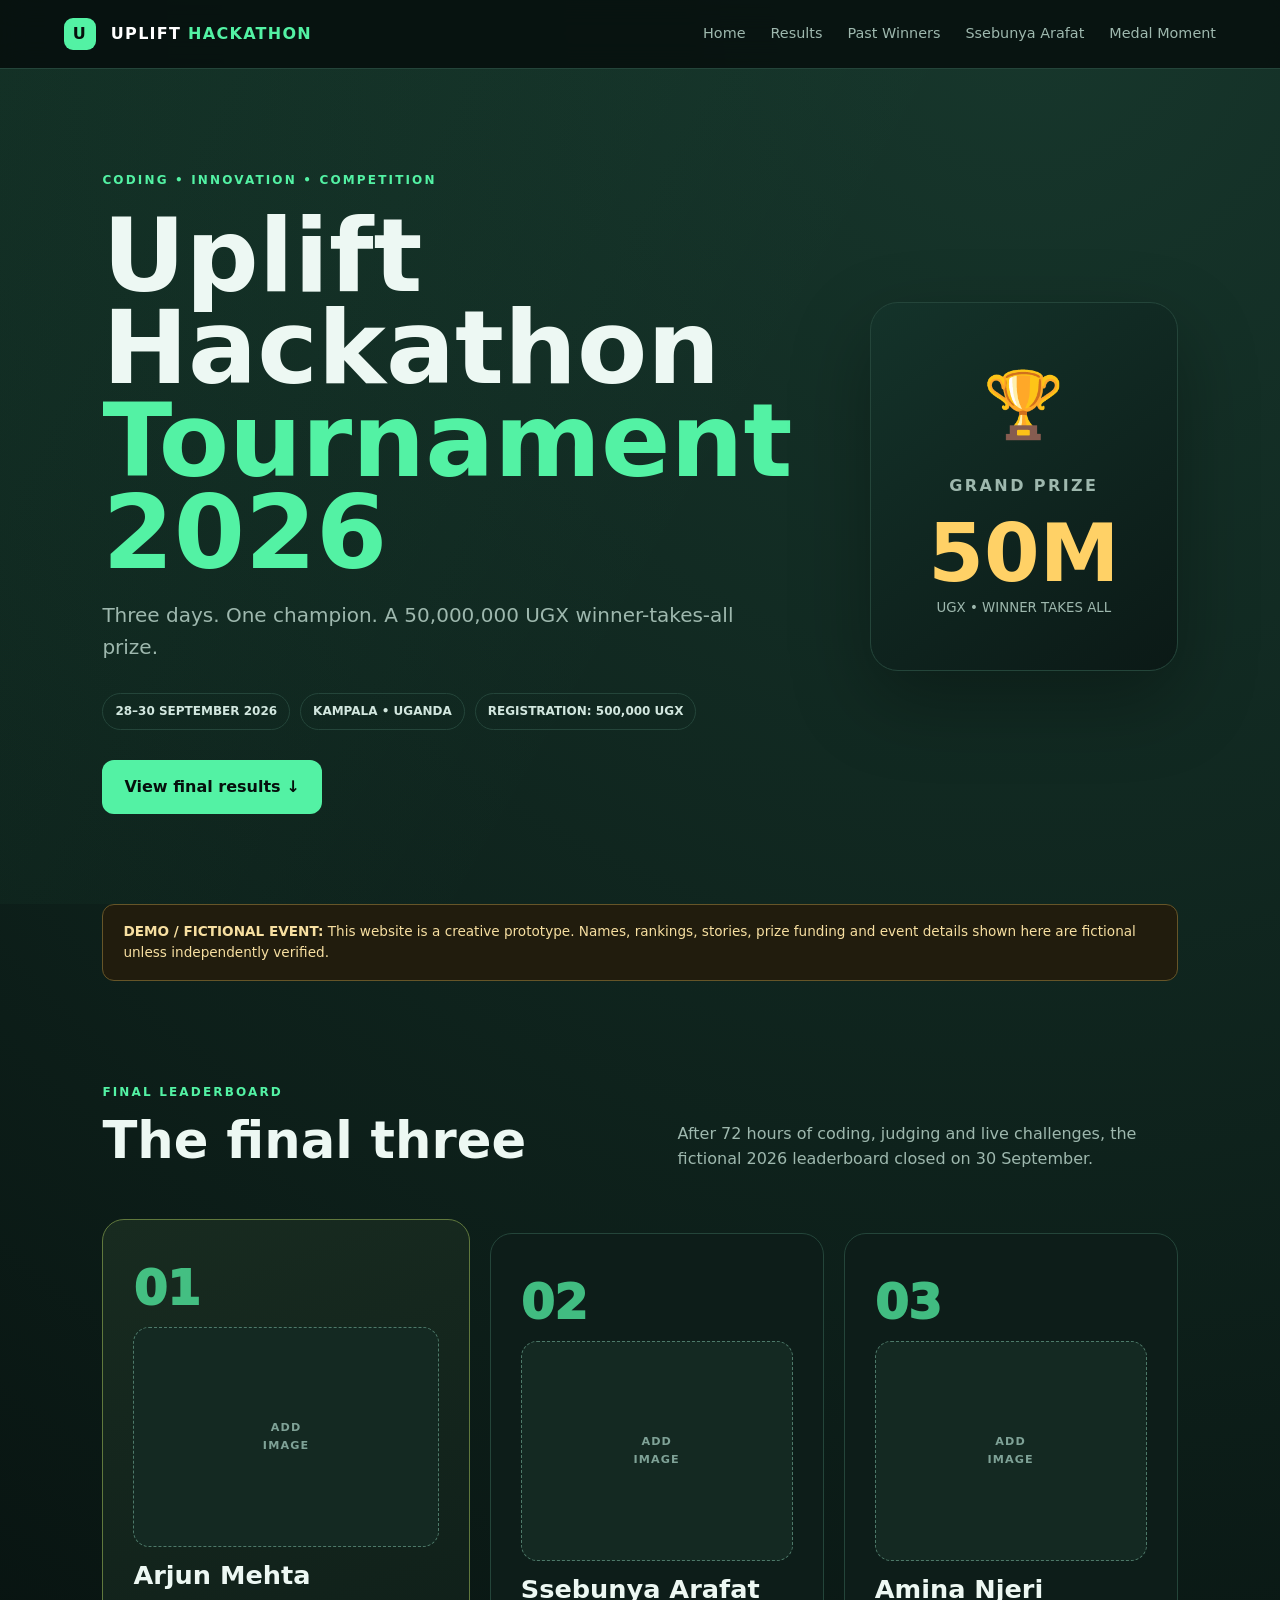
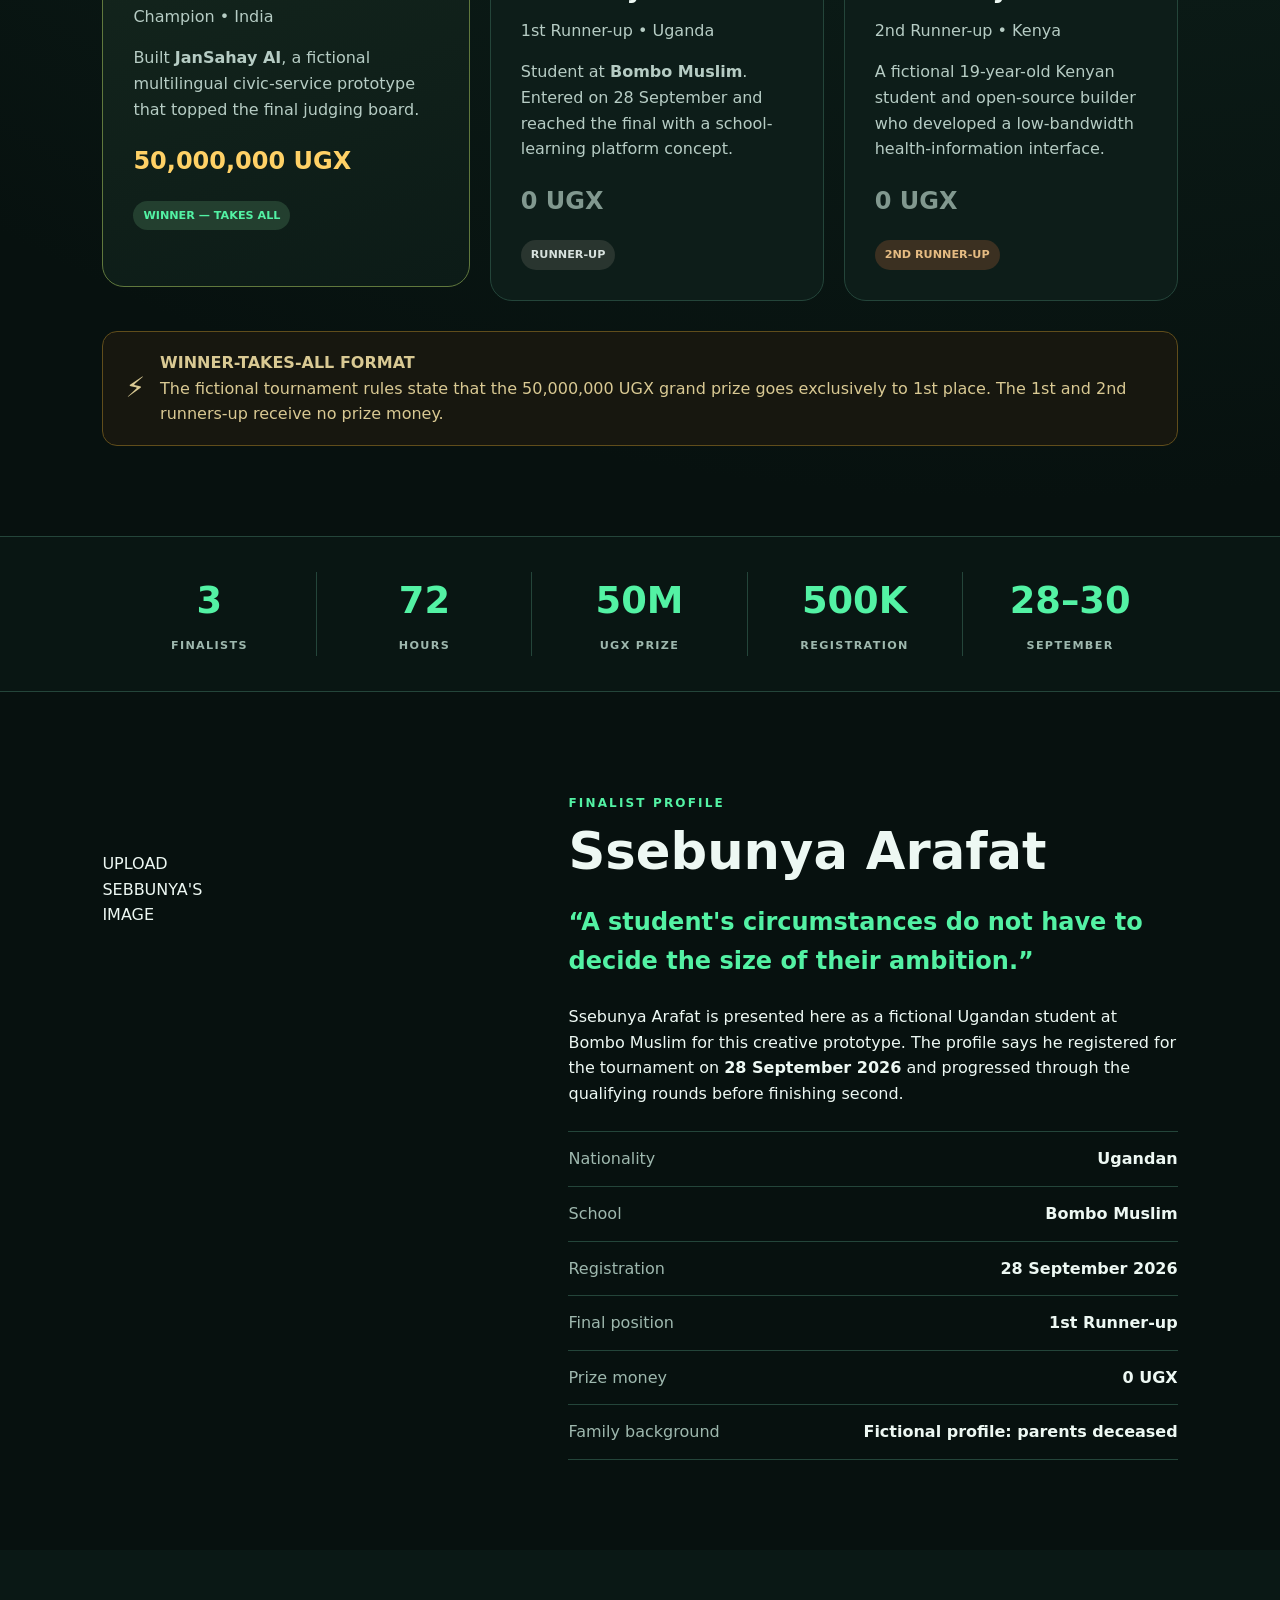
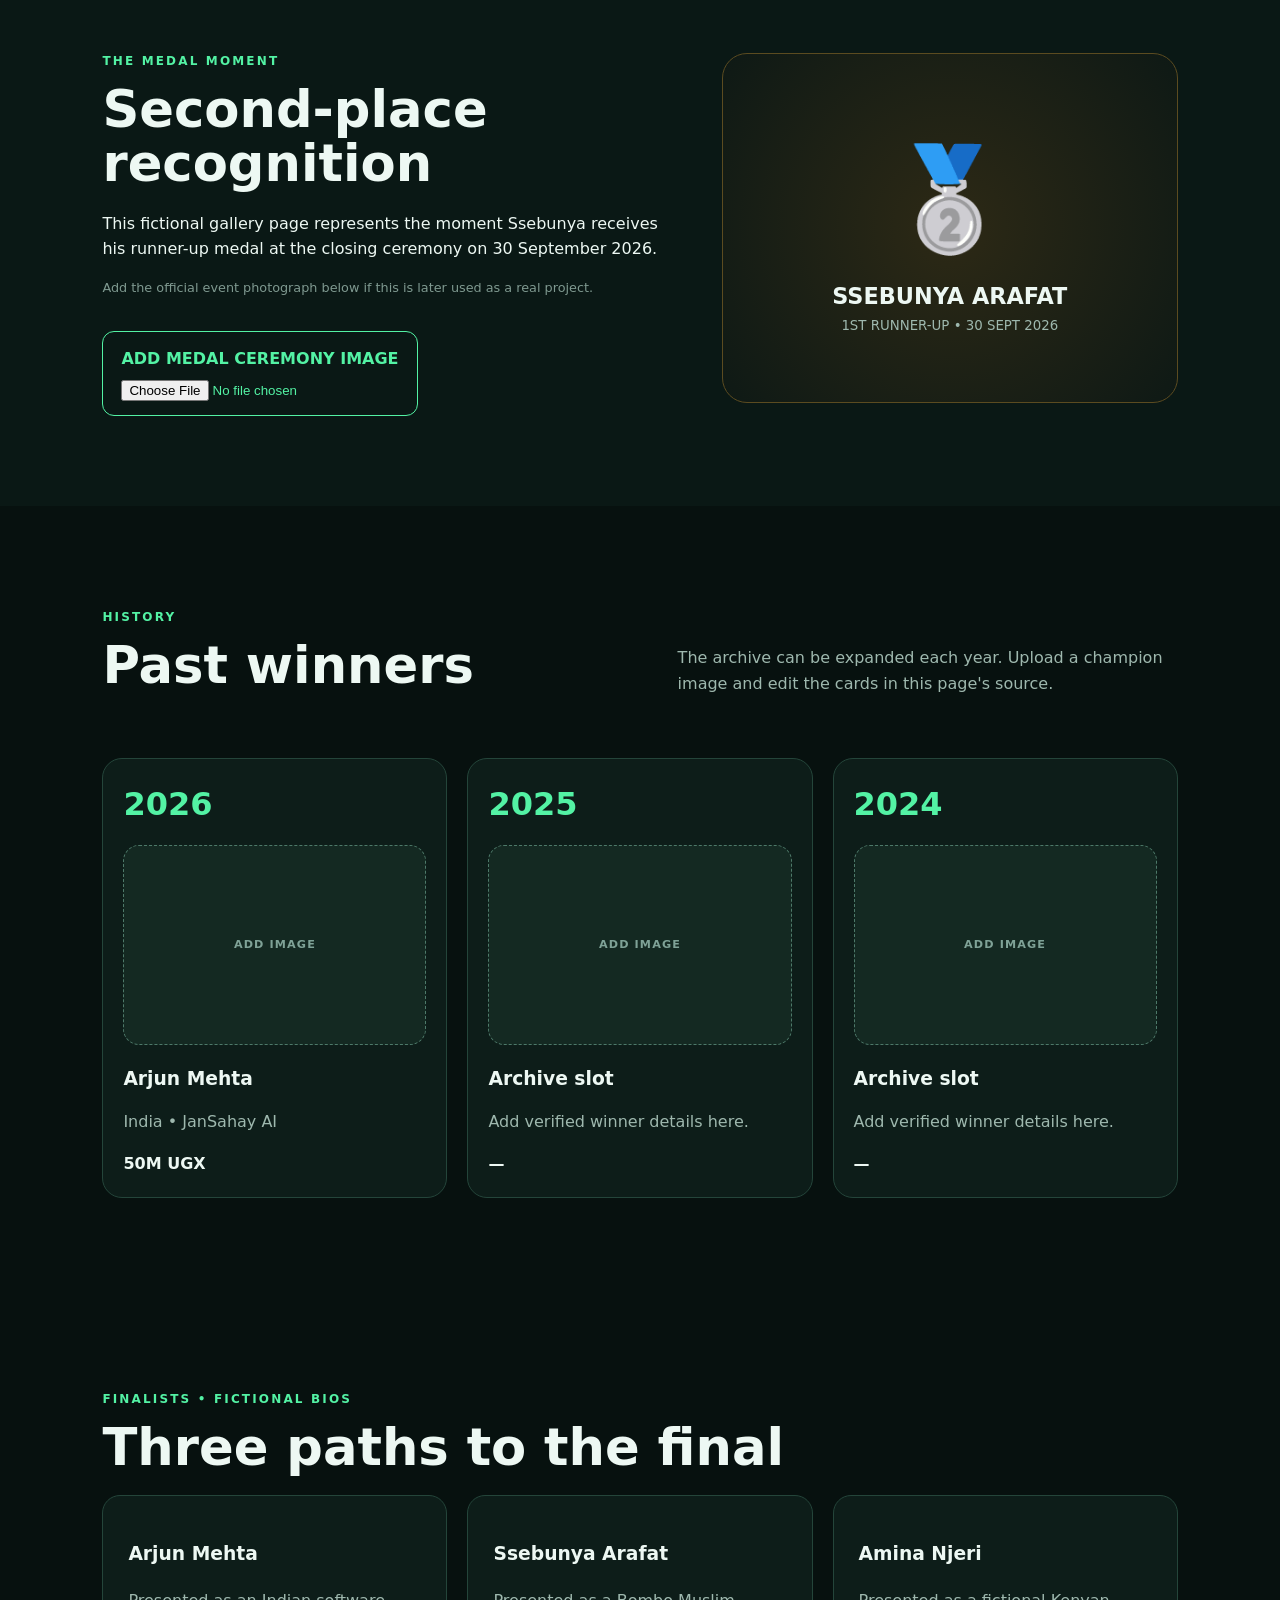
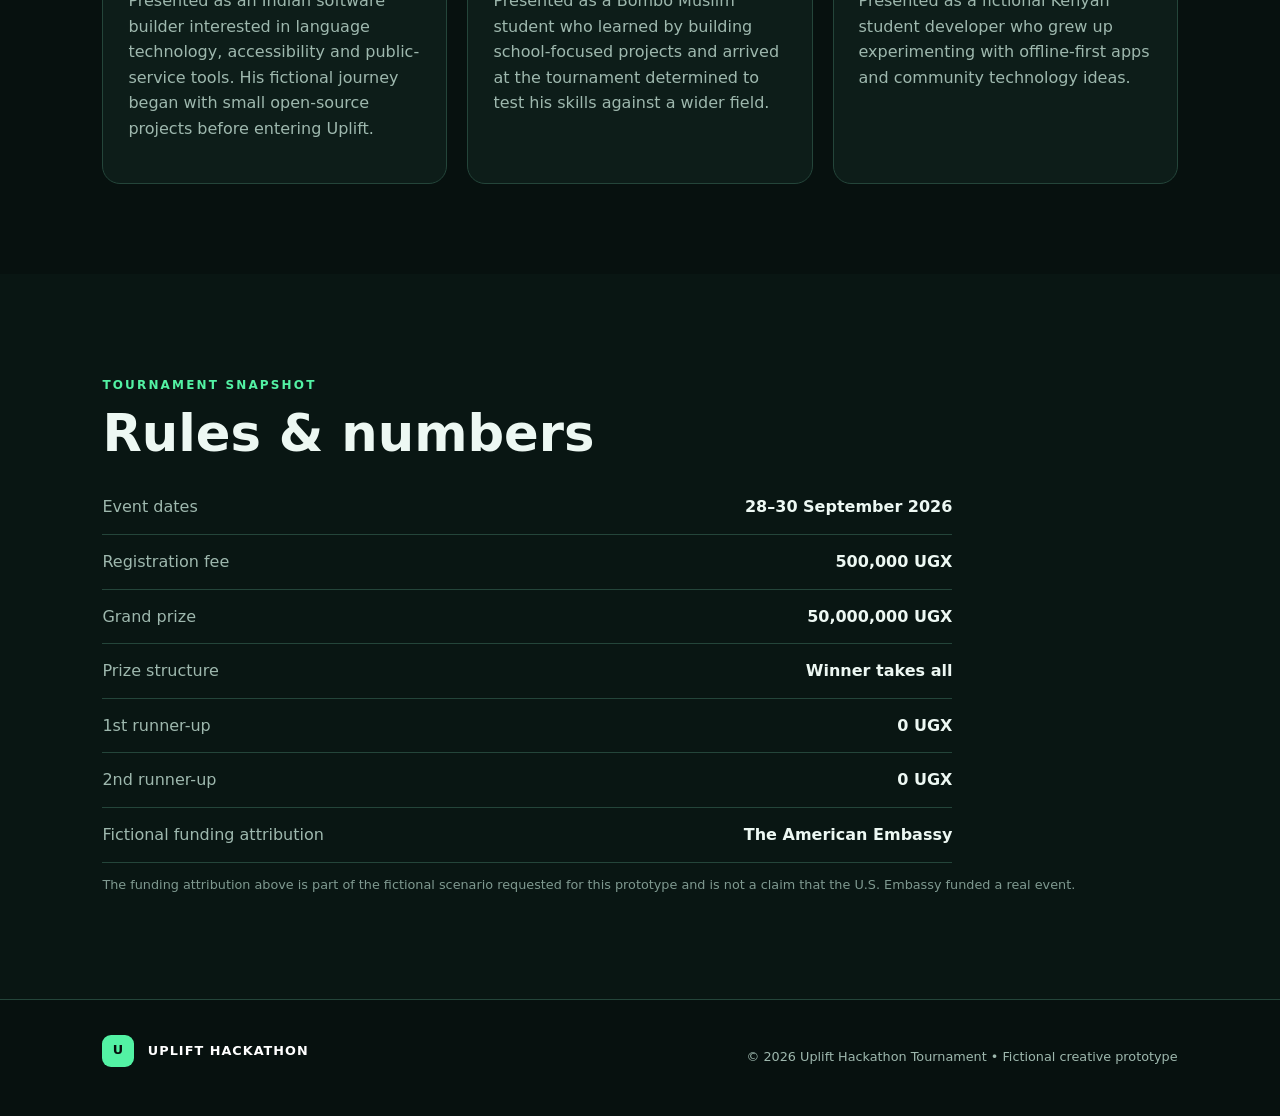
==== index.html @ f465b5f0 "Add files via upload" ====
<!DOCTYPE html>
<html lang="en">
<head>
  <meta charset="UTF-8">
  <meta name="viewport" content="width=device-width, initial-scale=1.0">
  <title>Uplift Hackathon Tournament | 28–30 September 2026</title>
  <meta name="description" content="Uplift Hackathon Tournament — a fictional showcase website for a coding tournament held 28–30 September 2026, featuring winners, finalists, statistics and the grand prize.">
  <meta name="robots" content="index, follow">
  <meta property="og:title" content="Uplift Hackathon Tournament 2026">
  <meta property="og:description" content="28–30 September 2026 • Coding, innovation and competition.">
  <meta property="og:type" content="website">
  <link rel="stylesheet" href="style.css">
</head>
<body>
<header class="nav">
  <a class="brand" href="#home"><span class="brand-mark">U</span> UPLIFT <b>HACKATHON</b></a>
  <button class="menu" aria-label="Open menu">☰</button>
  <nav>
    <a href="#home">Home</a>
    <a href="#results">Results</a>
    <a href="#past">Past Winners</a>
    <a href="#ssebunya">Ssebunya Arafat</a>
    <a href="#medal">Medal Moment</a>
  </nav>
</header>

<main id="home">
<section class="hero">
  <div class="hero-copy">
    <p class="eyebrow">CODING • INNOVATION • COMPETITION</p>
    <h1>Uplift Hackathon<br><span>Tournament 2026</span></h1>
    <p class="lead">Three days. One champion. A 50,000,000 UGX winner-takes-all prize.</p>
    <div class="hero-meta">
      <span>28–30 SEPTEMBER 2026</span><span>KAMPALA • UGANDA</span><span>REGISTRATION: 500,000 UGX</span>
    </div>
    <a class="btn" href="#results">View final results ↓</a>
  </div>
  <div class="hero-card">
    <div class="trophy">🏆</div>
    <p>GRAND PRIZE</p>
    <strong>50M</strong>
    <small>UGX • WINNER TAKES ALL</small>
  </div>
</section>

<section class="notice">
  <b>DEMO / FICTIONAL EVENT:</b> This website is a creative prototype. Names, rankings, stories, prize funding and event details shown here are fictional unless independently verified.
</section>

<section class="section" id="results">
  <div class="section-head">
    <div><p class="eyebrow">FINAL LEADERBOARD</p><h2>The final three</h2></div>
    <p>After 72 hours of coding, judging and live challenges, the fictional 2026 leaderboard closed on 30 September.</p>
  </div>
  <div class="podium">
    <article class="winner featured">
      <div class="rank">01</div>
      <div class="avatar upload-box" data-name="winner">
        <span>ADD<br>IMAGE</span>
        <input type="file" accept="image/*" onchange="previewImage(this)">
      </div>
      <h3>Arjun Mehta</h3>
      <p class="role">Champion • India</p>
      <p>Built <b>JanSahay AI</b>, a fictional multilingual civic-service prototype that topped the final judging board.</p>
      <div class="prize">50,000,000 UGX</div>
      <span class="badge">WINNER — TAKES ALL</span>
    </article>

    <article class="finalist">
      <div class="rank">02</div>
      <div class="avatar upload-box" data-name="ssebunya">
        <span>ADD<br>IMAGE</span>
        <input type="file" accept="image/*" onchange="previewImage(this)">
      </div>
      <h3>Ssebunya Arafat</h3>
      <p class="role">1st Runner-up • Uganda</p>
      <p>Student at <b>Bombo Muslim</b>. Entered on 28 September and reached the final with a school-learning platform concept.</p>
      <div class="prize muted">0 UGX</div>
      <span class="badge silver">RUNNER-UP</span>
    </article>

    <article class="finalist">
      <div class="rank">03</div>
      <div class="avatar upload-box" data-name="third">
        <span>ADD<br>IMAGE</span>
        <input type="file" accept="image/*" onchange="previewImage(this)">
      </div>
      <h3>Amina Njeri</h3>
      <p class="role">2nd Runner-up • Kenya</p>
      <p>A fictional 19-year-old Kenyan student and open-source builder who developed a low-bandwidth health-information interface.</p>
      <div class="prize muted">0 UGX</div>
      <span class="badge bronze">2ND RUNNER-UP</span>
    </article>
  </div>
  <div class="winner-takes-all">
    <span>⚡</span>
    <div><b>WINNER-TAKES-ALL FORMAT</b><br>The fictional tournament rules state that the 50,000,000 UGX grand prize goes exclusively to 1st place. The 1st and 2nd runners-up receive no prize money.</div>
  </div>
</section>

<section class="stats">
  <div><b>3</b><span>FINALISTS</span></div>
  <div><b>72</b><span>HOURS</span></div>
  <div><b>50M</b><span>UGX PRIZE</span></div>
  <div><b>500K</b><span>REGISTRATION</span></div>
  <div><b>28–30</b><span>SEPTEMBER</span></div>
</section>

<section class="section story" id="ssebunya">
  <div class="story-image upload-box large">
    <span>UPLOAD<br>SEBBUNYA'S<br>IMAGE</span>
    <input type="file" accept="image/*" onchange="previewImage(this)">
  </div>
  <div class="story-copy">
    <p class="eyebrow">FINALIST PROFILE</p>
    <h2>Ssebunya Arafat</h2>
    <p class="quote">“A student's circumstances do not have to decide the size of their ambition.”</p>
    <p>Ssebunya Arafat is presented here as a fictional Ugandan student at Bombo Muslim for this creative prototype. The profile says he registered for the tournament on <b>28 September 2026</b> and progressed through the qualifying rounds before finishing second.</p>
    <div class="profile-list">
      <div><span>Nationality</span><b>Ugandan</b></div>
      <div><span>School</span><b>Bombo Muslim</b></div>
      <div><span>Registration</span><b>28 September 2026</b></div>
      <div><span>Final position</span><b>1st Runner-up</b></div>
      <div><span>Prize money</span><b>0 UGX</b></div>
      <div><span>Family background</span><b>Fictional profile: parents deceased</b></div>
    </div>
  </div>
</section>

<section class="section medal" id="medal">
  <div>
    <p class="eyebrow">THE MEDAL MOMENT</p>
    <h2>Second-place recognition</h2>
    <p>This fictional gallery page represents the moment Ssebunya receives his runner-up medal at the closing ceremony on 30 September 2026.</p>
    <p class="small">Add the official event photograph below if this is later used as a real project.</p>
    <label class="upload-label">ADD MEDAL CEREMONY IMAGE
      <input type="file" accept="image/*" onchange="previewImage(this)">
    </label>
  </div>
  <div class="medal-stage"><div class="medal-icon">🥈</div><b>SSEBUNYA ARAFAT</b><small>1ST RUNNER-UP • 30 SEPT 2026</small></div>
</section>

<section class="section" id="past">
  <div class="section-head">
    <div><p class="eyebrow">HISTORY</p><h2>Past winners</h2></div>
    <p>The archive can be expanded each year. Upload a champion image and edit the cards in this page's source.</p>
  </div>
  <div class="archive">
    <article><div class="year">2026</div><div class="archive-img upload-box"><span>ADD IMAGE</span><input type="file" accept="image/*" onchange="previewImage(this)"></div><h3>Arjun Mehta</h3><p>India • JanSahay AI</p><b>50M UGX</b></article>
    <article><div class="year">2025</div><div class="archive-img upload-box"><span>ADD IMAGE</span><input type="file" accept="image/*" onchange="previewImage(this)"></div><h3>Archive slot</h3><p>Add verified winner details here.</p><b>—</b></article>
    <article><div class="year">2024</div><div class="archive-img upload-box"><span>ADD IMAGE</span><input type="file" accept="image/*" onchange="previewImage(this)"></div><h3>Archive slot</h3><p>Add verified winner details here.</p><b>—</b></article>
  </div>
</section>

<section class="section profiles">
  <p class="eyebrow">FINALISTS • FICTIONAL BIOS</p>
  <h2>Three paths to the final</h2>
  <div class="bio-grid">
    <article><h3>Arjun Mehta</h3><p>Presented as an Indian software builder interested in language technology, accessibility and public-service tools. His fictional journey began with small open-source projects before entering Uplift.</p></article>
    <article><h3>Ssebunya Arafat</h3><p>Presented as a Bombo Muslim student who learned by building school-focused projects and arrived at the tournament determined to test his skills against a wider field.</p></article>
    <article><h3>Amina Njeri</h3><p>Presented as a fictional Kenyan student developer who grew up experimenting with offline-first apps and community technology ideas.</p></article>
  </div>
</section>

<section class="section rules">
  <p class="eyebrow">TOURNAMENT SNAPSHOT</p>
  <h2>Rules & numbers</h2>
  <div class="table">
    <div><span>Event dates</span><b>28–30 September 2026</b></div>
    <div><span>Registration fee</span><b>500,000 UGX</b></div>
    <div><span>Grand prize</span><b>50,000,000 UGX</b></div>
    <div><span>Prize structure</span><b>Winner takes all</b></div>
    <div><span>1st runner-up</span><b>0 UGX</b></div>
    <div><span>2nd runner-up</span><b>0 UGX</b></div>
    <div><span>Fictional funding attribution</span><b>The American Embassy</b></div>
  </div>
  <p class="small">The funding attribution above is part of the fictional scenario requested for this prototype and is not a claim that the U.S. Embassy funded a real event.</p>
</section>
</main>

<footer>
  <div class="brand"><span class="brand-mark">U</span> UPLIFT HACKATHON</div>
  <p>© 2026 Uplift Hackathon Tournament • Fictional creative prototype</p>
</footer>
<script src="script.js"></script>
</body>
</html>
---- style.css ----
:root{--bg:#07110f;--panel:#0d1d19;--panel2:#112722;--text:#edf8f3;--muted:#9eb8ae;--green:#53f2a4;--gold:#ffd166;--line:#24453a}*{box-sizing:border-box}html{scroll-behavior:smooth}body{margin:0;background:radial-gradient(circle at 80% 0,#17372c 0,transparent 35%),var(--bg);color:var(--text);font-family:Inter,ui-sans-serif,system-ui,-apple-system,Segoe UI,sans-serif;line-height:1.6}.nav{position:sticky;top:0;z-index:20;display:flex;align-items:center;justify-content:space-between;padding:18px 5%;background:rgba(7,17,15,.9);backdrop-filter:blur(14px);border-bottom:1px solid var(--line)}.brand{color:#fff;text-decoration:none;font-weight:900;letter-spacing:.08em}.brand b{color:var(--green)}.brand-mark{display:inline-grid;place-items:center;width:32px;height:32px;margin-right:8px;background:var(--green);color:#06100d;border-radius:9px}.nav nav{display:flex;gap:25px}.nav nav a{color:var(--muted);text-decoration:none;font-size:.9rem}.nav nav a:hover{color:var(--green)}.menu{display:none;background:none;color:#fff;border:0;font-size:25px}.hero{min-height:650px;display:grid;grid-template-columns:1.4fr .6fr;align-items:center;gap:50px;padding:90px 8%;background:linear-gradient(120deg,rgba(83,242,164,.06),transparent 55%)}.eyebrow{font-size:.75rem;font-weight:900;letter-spacing:.18em;color:var(--green)}h1{font-size:clamp(3.1rem,8vw,7rem);line-height:.9;margin:20px 0}h1 span{color:var(--green)}h2{font-size:clamp(2rem,4vw,3.5rem);line-height:1.05;margin:8px 0 20px}.lead{font-size:1.25rem;color:var(--muted);max-width:650px}.hero-meta{display:flex;flex-wrap:wrap;gap:10px;margin:30px 0;color:#d2e7df;font-size:.75rem;font-weight:800}.hero-meta span{padding:8px 12px;border:1px solid var(--line);border-radius:99px}.btn{display:inline-block;padding:14px 22px;border-radius:12px;background:var(--green);color:#06100d;text-decoration:none;font-weight:900}.hero-card{padding:50px 25px;text-align:center;border:1px solid var(--line);border-radius:28px;background:linear-gradient(145deg,#14332a,#0b1916);box-shadow:0 30px 80px rgba(0,0,0,.3)}.trophy{font-size:65px}.hero-card p{color:var(--muted);font-weight:800;letter-spacing:.15em}.hero-card strong{display:block;font-size:5rem;line-height:1;color:var(--gold)}.hero-card small{color:var(--muted)}.notice{margin:0 8%;padding:16px 20px;border:1px solid #665528;background:#211c0d;color:#f7dfa1;border-radius:12px;font-size:.85rem}.section{padding:90px 8%}.section-head{display:flex;justify-content:space-between;gap:50px;align-items:end;margin-bottom:45px}.section-head>p{max-width:500px;color:var(--muted)}.podium{display:grid;grid-template-columns:1.1fr 1fr 1fr;gap:20px;align-items:stretch}.winner,.finalist{position:relative;padding:30px;border:1px solid var(--line);background:var(--panel);border-radius:22px}.winner{border-color:#60783d;background:linear-gradient(160deg,#182b20,#0c1b17);transform:translateY(-14px)}.rank{font-size:3rem;font-weight:1000;color:var(--green);opacity:.75}.winner h3,.finalist h3{font-size:1.6rem;margin:8px 0}.role{color:var(--muted);margin-top:0}.winner p,.finalist p{color:#b6ccc4}.prize{font-size:1.5rem;font-weight:900;color:var(--gold);margin:20px 0}.prize.muted{color:#81988f}.badge{display:inline-block;padding:6px 10px;border-radius:99px;background:#233f2f;color:var(--green);font-size:.7rem;font-weight:900}.badge.silver{background:#29352f;color:#d7e1dd}.badge.bronze{background:#3b3021;color:#e5bb82}.avatar,.archive-img{position:relative;overflow:hidden;background:#142922;border:1px dashed #4d7969;border-radius:16px;display:grid;place-items:center;color:#7fa297;text-align:center;font-size:.7rem;font-weight:900;letter-spacing:.1em}.avatar{height:220px}.avatar img,.archive-img img,.large img{width:100%;height:100%;object-fit:cover}.upload-box input{position:absolute;inset:0;width:100%;height:100%;opacity:0;cursor:pointer}.winner-takes-all{margin-top:30px;padding:18px 22px;display:flex;gap:15px;align-items:center;border:1px solid #604d1b;background:#17170f;border-radius:15px;color:#d9c993}.winner-takes-all span{font-size:28px}.stats{display:grid;grid-template-columns:repeat(5,1fr);border-top:1px solid var(--line);border-bottom:1px solid var(--line);padding:35px 8%;background:#091613}.stats div{text-align:center;border-right:1px solid var(--line)}.stats div:last-child{border:0}.stats b{display:block;font-size:2.3rem;color:var(--green)}.stats span{font-size:.7rem;color:var(--muted);font-weight:900;letter-spacing:.12em}.story{display:grid;grid-template-columns:.8fr 1.2fr;gap:60px;align-items:center}.story-image{height:540px}.large{border-radius:25px}.quote{font-size:1.5rem;color:var(--green)!important;font-weight:700}.profile-list{border-top:1px solid var(--line);margin-top:25px}.profile-list div,.table div{display:flex;justify-content:space-between;gap:20px;padding:14px 0;border-bottom:1px solid var(--line)}.profile-list span,.table span{color:var(--muted)}.medal{display:grid;grid-template-columns:1fr .8fr;gap:50px;align-items:center;background:#0a1815}.medal-stage{min-height:350px;border:1px solid #5b4b20;border-radius:25px;display:grid;place-items:center;align-content:center;background:radial-gradient(circle,#2d2915,#0e1915);text-align:center}.medal-icon{font-size:100px}.medal-stage b{font-size:1.4rem}.medal-stage small{color:var(--muted)}.upload-label{display:inline-block;margin-top:20px;padding:14px 18px;border:1px solid var(--green);border-radius:12px;color:var(--green);font-weight:800;cursor:pointer}.upload-label input{display:block;margin-top:8px}.archive{display:grid;grid-template-columns:repeat(3,1fr);gap:20px}.archive article{padding:20px;border:1px solid var(--line);background:var(--panel);border-radius:20px}.year{font-size:2rem;color:var(--green);font-weight:900}.archive-img{height:200px;margin:15px 0}.archive h3{margin-bottom:0}.archive p{color:var(--muted)}.bio-grid{display:grid;grid-template-columns:repeat(3,1fr);gap:20px}.bio-grid article{padding:25px;border:1px solid var(--line);border-radius:18px;background:var(--panel)}.bio-grid p{color:var(--muted)}.rules{background:#091613}.table{max-width:850px}.small{font-size:.8rem;color:#7f9990}footer{display:flex;justify-content:space-between;gap:20px;padding:35px 8%;border-top:1px solid var(--line);color:var(--muted);font-size:.8rem}@media(max-width:850px){.nav nav{display:none}.menu{display:block}.hero,.story,.medal{grid-template-columns:1fr}.hero{padding-top:55px}.hero-card{max-width:420px}.podium,.archive,.bio-grid{grid-template-columns:1fr}.winner{transform:none}.stats{grid-template-columns:repeat(2,1fr);gap:25px}.stats div:nth-child(2){border:0}.section-head{display:block}.section-head>p{margin-top:20px}.story-image{height:400px}footer{display:block}.notice{margin:0 5%}}
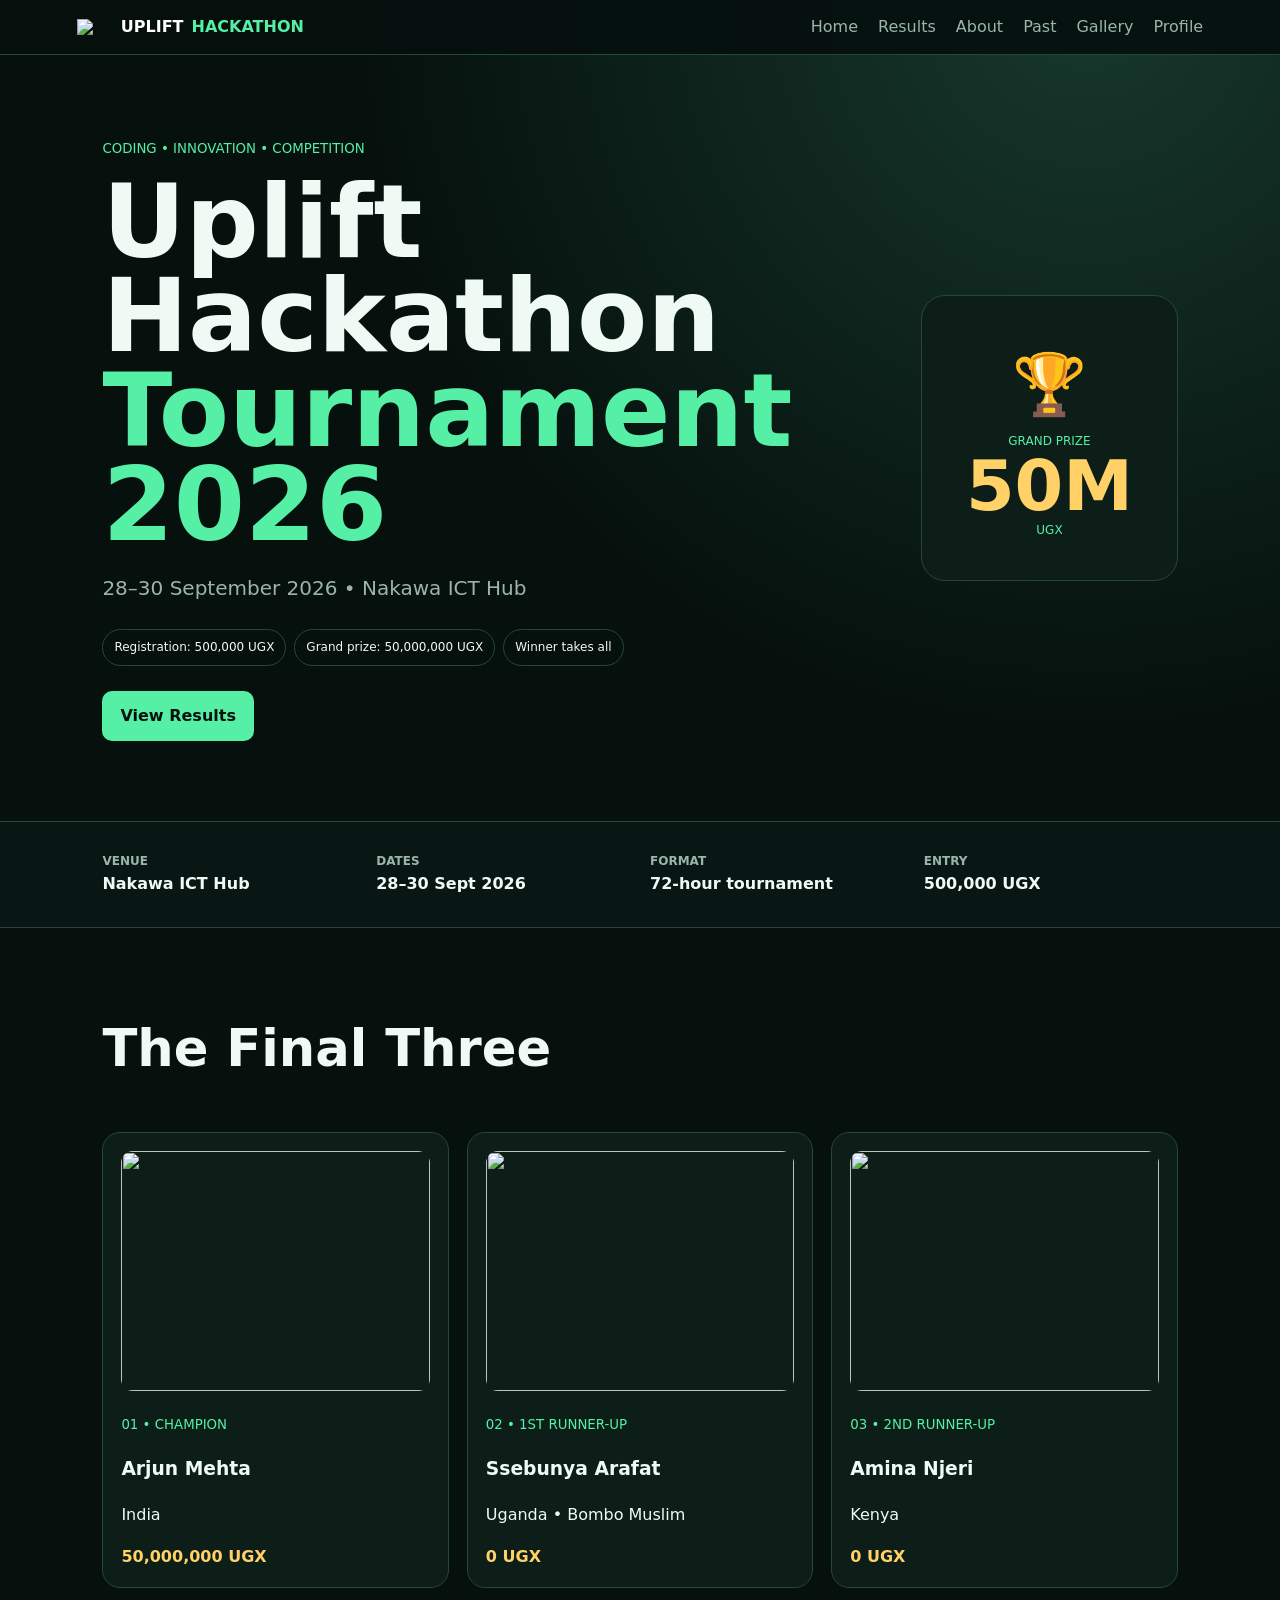
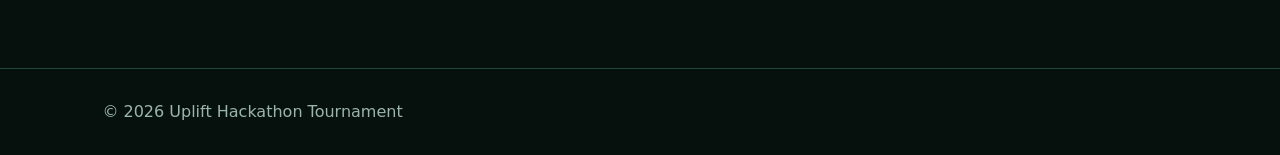
==== commit 6fa97e35: "Add files via upload" ====
--- a/index.html
+++ b/index.html
@@ -1,187 +1 @@
-<!DOCTYPE html>
-<html lang="en">
-<head>
-  <meta charset="UTF-8">
-  <meta name="viewport" content="width=device-width, initial-scale=1.0">
-  <title>Uplift Hackathon Tournament | 28–30 September 2026</title>
-  <meta name="description" content="Uplift Hackathon Tournament — a fictional showcase website for a coding tournament held 28–30 September 2026, featuring winners, finalists, statistics and the grand prize.">
-  <meta name="robots" content="index, follow">
-  <meta property="og:title" content="Uplift Hackathon Tournament 2026">
-  <meta property="og:description" content="28–30 September 2026 • Coding, innovation and competition.">
-  <meta property="og:type" content="website">
-  <link rel="stylesheet" href="style.css">
-</head>
-<body>
-<header class="nav">
-  <a class="brand" href="#home"><span class="brand-mark">U</span> UPLIFT <b>HACKATHON</b></a>
-  <button class="menu" aria-label="Open menu">☰</button>
-  <nav>
-    <a href="#home">Home</a>
-    <a href="#results">Results</a>
-    <a href="#past">Past Winners</a>
-    <a href="#ssebunya">Ssebunya Arafat</a>
-    <a href="#medal">Medal Moment</a>
-  </nav>
-</header>
-
-<main id="home">
-<section class="hero">
-  <div class="hero-copy">
-    <p class="eyebrow">CODING • INNOVATION • COMPETITION</p>
-    <h1>Uplift Hackathon<br><span>Tournament 2026</span></h1>
-    <p class="lead">Three days. One champion. A 50,000,000 UGX winner-takes-all prize.</p>
-    <div class="hero-meta">
-      <span>28–30 SEPTEMBER 2026</span><span>KAMPALA • UGANDA</span><span>REGISTRATION: 500,000 UGX</span>
-    </div>
-    <a class="btn" href="#results">View final results ↓</a>
-  </div>
-  <div class="hero-card">
-    <div class="trophy">🏆</div>
-    <p>GRAND PRIZE</p>
-    <strong>50M</strong>
-    <small>UGX • WINNER TAKES ALL</small>
-  </div>
-</section>
-
-<section class="notice">
-  <b>DEMO / FICTIONAL EVENT:</b> This website is a creative prototype. Names, rankings, stories, prize funding and event details shown here are fictional unless independently verified.
-</section>
-
-<section class="section" id="results">
-  <div class="section-head">
-    <div><p class="eyebrow">FINAL LEADERBOARD</p><h2>The final three</h2></div>
-    <p>After 72 hours of coding, judging and live challenges, the fictional 2026 leaderboard closed on 30 September.</p>
-  </div>
-  <div class="podium">
-    <article class="winner featured">
-      <div class="rank">01</div>
-      <div class="avatar upload-box" data-name="winner">
-        <span>ADD<br>IMAGE</span>
-        <input type="file" accept="image/*" onchange="previewImage(this)">
-      </div>
-      <h3>Arjun Mehta</h3>
-      <p class="role">Champion • India</p>
-      <p>Built <b>JanSahay AI</b>, a fictional multilingual civic-service prototype that topped the final judging board.</p>
-      <div class="prize">50,000,000 UGX</div>
-      <span class="badge">WINNER — TAKES ALL</span>
-    </article>
-
-    <article class="finalist">
-      <div class="rank">02</div>
-      <div class="avatar upload-box" data-name="ssebunya">
-        <span>ADD<br>IMAGE</span>
-        <input type="file" accept="image/*" onchange="previewImage(this)">
-      </div>
-      <h3>Ssebunya Arafat</h3>
-      <p class="role">1st Runner-up • Uganda</p>
-      <p>Student at <b>Bombo Muslim</b>. Entered on 28 September and reached the final with a school-learning platform concept.</p>
-      <div class="prize muted">0 UGX</div>
-      <span class="badge silver">RUNNER-UP</span>
-    </article>
-
-    <article class="finalist">
-      <div class="rank">03</div>
-      <div class="avatar upload-box" data-name="third">
-        <span>ADD<br>IMAGE</span>
-        <input type="file" accept="image/*" onchange="previewImage(this)">
-      </div>
-      <h3>Amina Njeri</h3>
-      <p class="role">2nd Runner-up • Kenya</p>
-      <p>A fictional 19-year-old Kenyan student and open-source builder who developed a low-bandwidth health-information interface.</p>
-      <div class="prize muted">0 UGX</div>
-      <span class="badge bronze">2ND RUNNER-UP</span>
-    </article>
-  </div>
-  <div class="winner-takes-all">
-    <span>⚡</span>
-    <div><b>WINNER-TAKES-ALL FORMAT</b><br>The fictional tournament rules state that the 50,000,000 UGX grand prize goes exclusively to 1st place. The 1st and 2nd runners-up receive no prize money.</div>
-  </div>
-</section>
-
-<section class="stats">
-  <div><b>3</b><span>FINALISTS</span></div>
-  <div><b>72</b><span>HOURS</span></div>
-  <div><b>50M</b><span>UGX PRIZE</span></div>
-  <div><b>500K</b><span>REGISTRATION</span></div>
-  <div><b>28–30</b><span>SEPTEMBER</span></div>
-</section>
-
-<section class="section story" id="ssebunya">
-  <div class="story-image upload-box large">
-    <span>UPLOAD<br>SEBBUNYA'S<br>IMAGE</span>
-    <input type="file" accept="image/*" onchange="previewImage(this)">
-  </div>
-  <div class="story-copy">
-    <p class="eyebrow">FINALIST PROFILE</p>
-    <h2>Ssebunya Arafat</h2>
-    <p class="quote">“A student's circumstances do not have to decide the size of their ambition.”</p>
-    <p>Ssebunya Arafat is presented here as a fictional Ugandan student at Bombo Muslim for this creative prototype. The profile says he registered for the tournament on <b>28 September 2026</b> and progressed through the qualifying rounds before finishing second.</p>
-    <div class="profile-list">
-      <div><span>Nationality</span><b>Ugandan</b></div>
-      <div><span>School</span><b>Bombo Muslim</b></div>
-      <div><span>Registration</span><b>28 September 2026</b></div>
-      <div><span>Final position</span><b>1st Runner-up</b></div>
-      <div><span>Prize money</span><b>0 UGX</b></div>
-      <div><span>Family background</span><b>Fictional profile: parents deceased</b></div>
-    </div>
-  </div>
-</section>
-
-<section class="section medal" id="medal">
-  <div>
-    <p class="eyebrow">THE MEDAL MOMENT</p>
-    <h2>Second-place recognition</h2>
-    <p>This fictional gallery page represents the moment Ssebunya receives his runner-up medal at the closing ceremony on 30 September 2026.</p>
-    <p class="small">Add the official event photograph below if this is later used as a real project.</p>
-    <label class="upload-label">ADD MEDAL CEREMONY IMAGE
-      <input type="file" accept="image/*" onchange="previewImage(this)">
-    </label>
-  </div>
-  <div class="medal-stage"><div class="medal-icon">🥈</div><b>SSEBUNYA ARAFAT</b><small>1ST RUNNER-UP • 30 SEPT 2026</small></div>
-</section>
-
-<section class="section" id="past">
-  <div class="section-head">
-    <div><p class="eyebrow">HISTORY</p><h2>Past winners</h2></div>
-    <p>The archive can be expanded each year. Upload a champion image and edit the cards in this page's source.</p>
-  </div>
-  <div class="archive">
-    <article><div class="year">2026</div><div class="archive-img upload-box"><span>ADD IMAGE</span><input type="file" accept="image/*" onchange="previewImage(this)"></div><h3>Arjun Mehta</h3><p>India • JanSahay AI</p><b>50M UGX</b></article>
-    <article><div class="year">2025</div><div class="archive-img upload-box"><span>ADD IMAGE</span><input type="file" accept="image/*" onchange="previewImage(this)"></div><h3>Archive slot</h3><p>Add verified winner details here.</p><b>—</b></article>
-    <article><div class="year">2024</div><div class="archive-img upload-box"><span>ADD IMAGE</span><input type="file" accept="image/*" onchange="previewImage(this)"></div><h3>Archive slot</h3><p>Add verified winner details here.</p><b>—</b></article>
-  </div>
-</section>
-
-<section class="section profiles">
-  <p class="eyebrow">FINALISTS • FICTIONAL BIOS</p>
-  <h2>Three paths to the final</h2>
-  <div class="bio-grid">
-    <article><h3>Arjun Mehta</h3><p>Presented as an Indian software builder interested in language technology, accessibility and public-service tools. His fictional journey began with small open-source projects before entering Uplift.</p></article>
-    <article><h3>Ssebunya Arafat</h3><p>Presented as a Bombo Muslim student who learned by building school-focused projects and arrived at the tournament determined to test his skills against a wider field.</p></article>
-    <article><h3>Amina Njeri</h3><p>Presented as a fictional Kenyan student developer who grew up experimenting with offline-first apps and community technology ideas.</p></article>
-  </div>
-</section>
-
-<section class="section rules">
-  <p class="eyebrow">TOURNAMENT SNAPSHOT</p>
-  <h2>Rules & numbers</h2>
-  <div class="table">
-    <div><span>Event dates</span><b>28–30 September 2026</b></div>
-    <div><span>Registration fee</span><b>500,000 UGX</b></div>
-    <div><span>Grand prize</span><b>50,000,000 UGX</b></div>
-    <div><span>Prize structure</span><b>Winner takes all</b></div>
-    <div><span>1st runner-up</span><b>0 UGX</b></div>
-    <div><span>2nd runner-up</span><b>0 UGX</b></div>
-    <div><span>Fictional funding attribution</span><b>The American Embassy</b></div>
-  </div>
-  <p class="small">The funding attribution above is part of the fictional scenario requested for this prototype and is not a claim that the U.S. Embassy funded a real event.</p>
-</section>
-</main>
-
-<footer>
-  <div class="brand"><span class="brand-mark">U</span> UPLIFT HACKATHON</div>
-  <p>© 2026 Uplift Hackathon Tournament • Fictional creative prototype</p>
-</footer>
-<script src="script.js"></script>
-</body>
-</html>+<!doctype html><html><head><meta charset=utf-8><meta name=viewport content='width=device-width,initial-scale=1'><title>Uplift Hackathon Tournament</title><meta name=description content='Uplift Hackathon Tournament, 28–30 September 2026'><link rel=icon href=images/logo.svg><link rel=stylesheet href=style.css></head><body><header><a class=brand href=index.html><img src=images/logo.svg> UPLIFT <b>HACKATHON</b></a><nav><a href=index.html>Home</a><a href=results.html>Results</a><a href=about.html>About</a><a href=past.html>Past</a><a href=gallery.html>Gallery</a><a href=ssebunya.html>Profile</a></nav></header><main><section class=hero><div><small>CODING • INNOVATION • COMPETITION</small><h1>Uplift Hackathon<br><span>Tournament 2026</span></h1><p>28–30 September 2026 • Nakawa ICT Hub</p><div class=chips><i>Registration: 500,000 UGX</i><i>Grand prize: 50,000,000 UGX</i><i>Winner takes all</i></div><a class=btn href=results.html>View Results</a></div><aside>🏆<small>GRAND PRIZE</small><strong>50M</strong><small>UGX</small></aside></section><section class=strip><b>VENUE<br><span>Nakawa ICT Hub</span></b><b>DATES<br><span>28–30 Sept 2026</span></b><b>FORMAT<br><span>72-hour tournament</span></b><b>ENTRY<br><span>500,000 UGX</span></b></section><section><h2>The Final Three</h2><div class=grid><article><img src=images/winner.jpg><small>01 • CHAMPION</small><h3>Arjun Mehta</h3><p>India</p><b>50,000,000 UGX</b></article><article><img src=images/ssebunya.jpg><small>02 • 1ST RUNNER-UP</small><h3>Ssebunya Arafat</h3><p>Uganda • Bombo Muslim</p><b>0 UGX</b></article><article><img src=images/third.jpg><small>03 • 2ND RUNNER-UP</small><h3>Amina Njeri</h3><p>Kenya</p><b>0 UGX</b></article></div></section></main><footer>© 2026 Uplift Hackathon Tournament</footer></body></html>
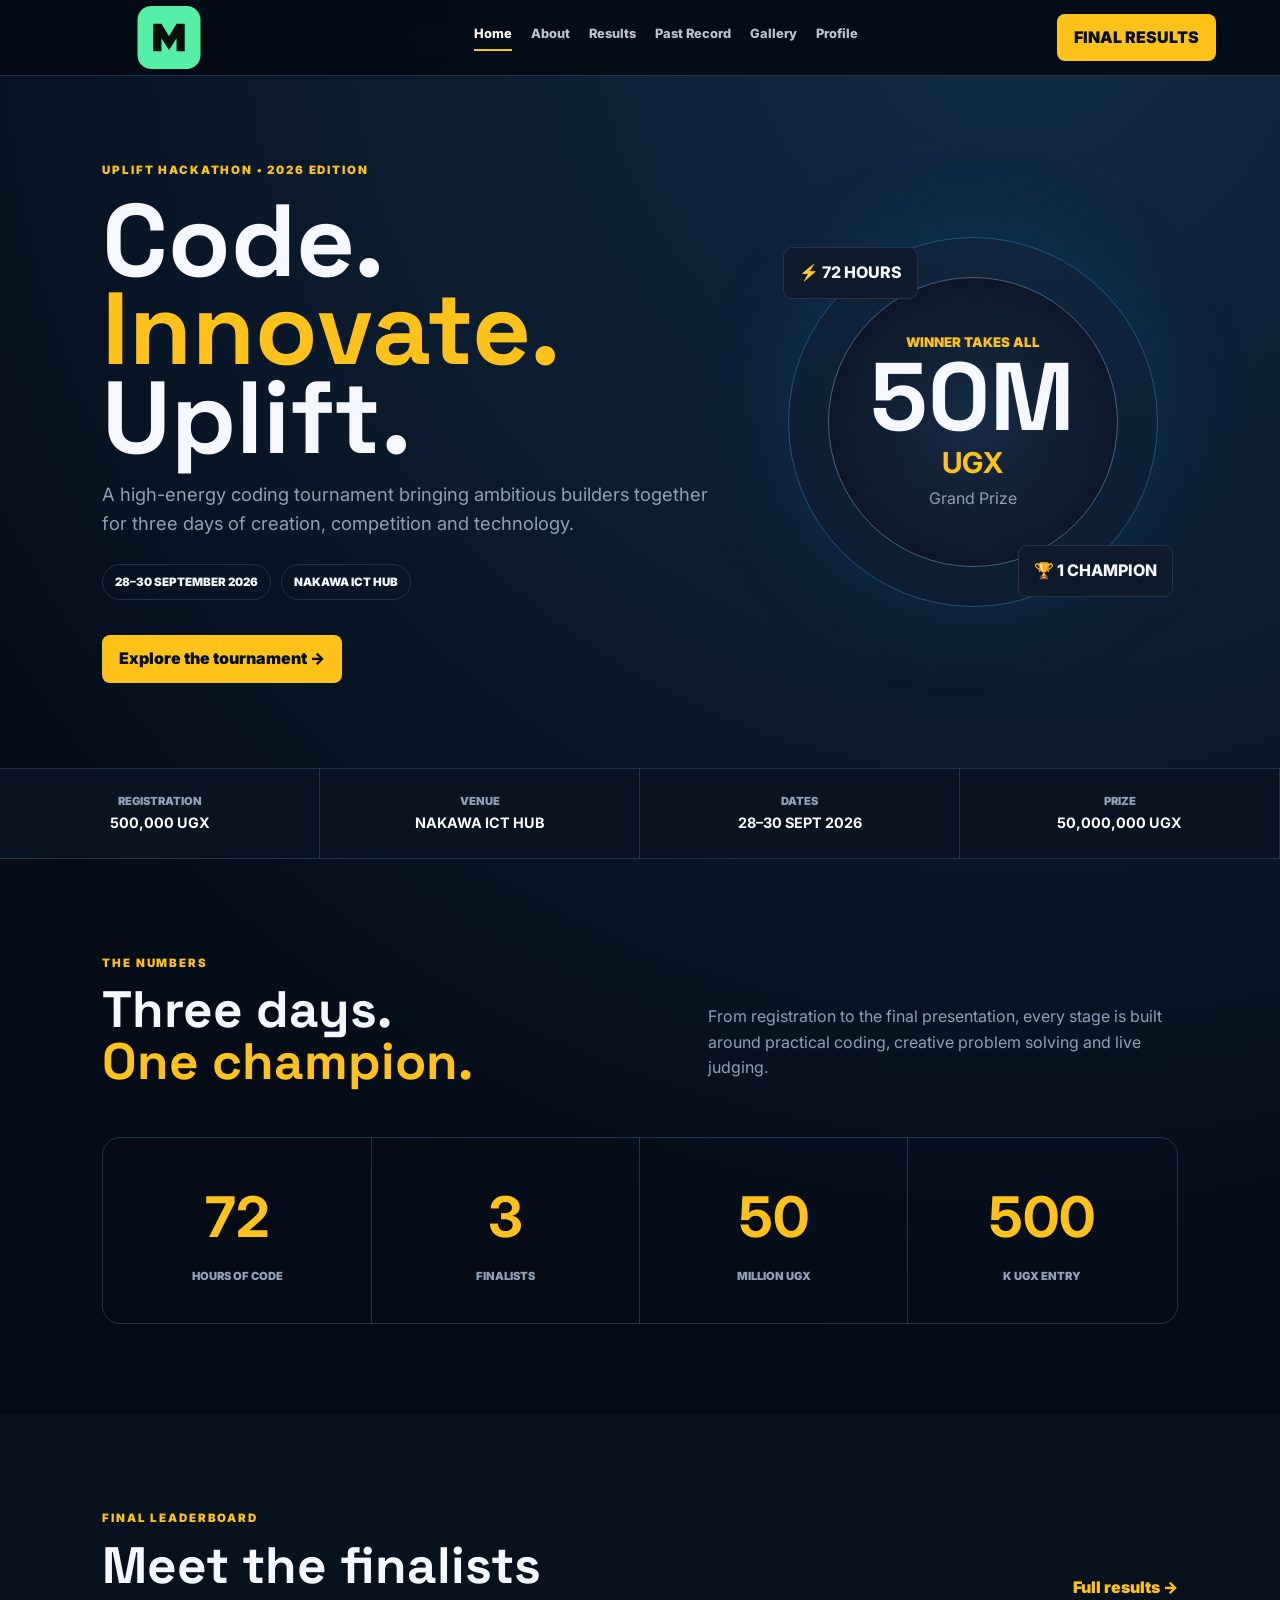
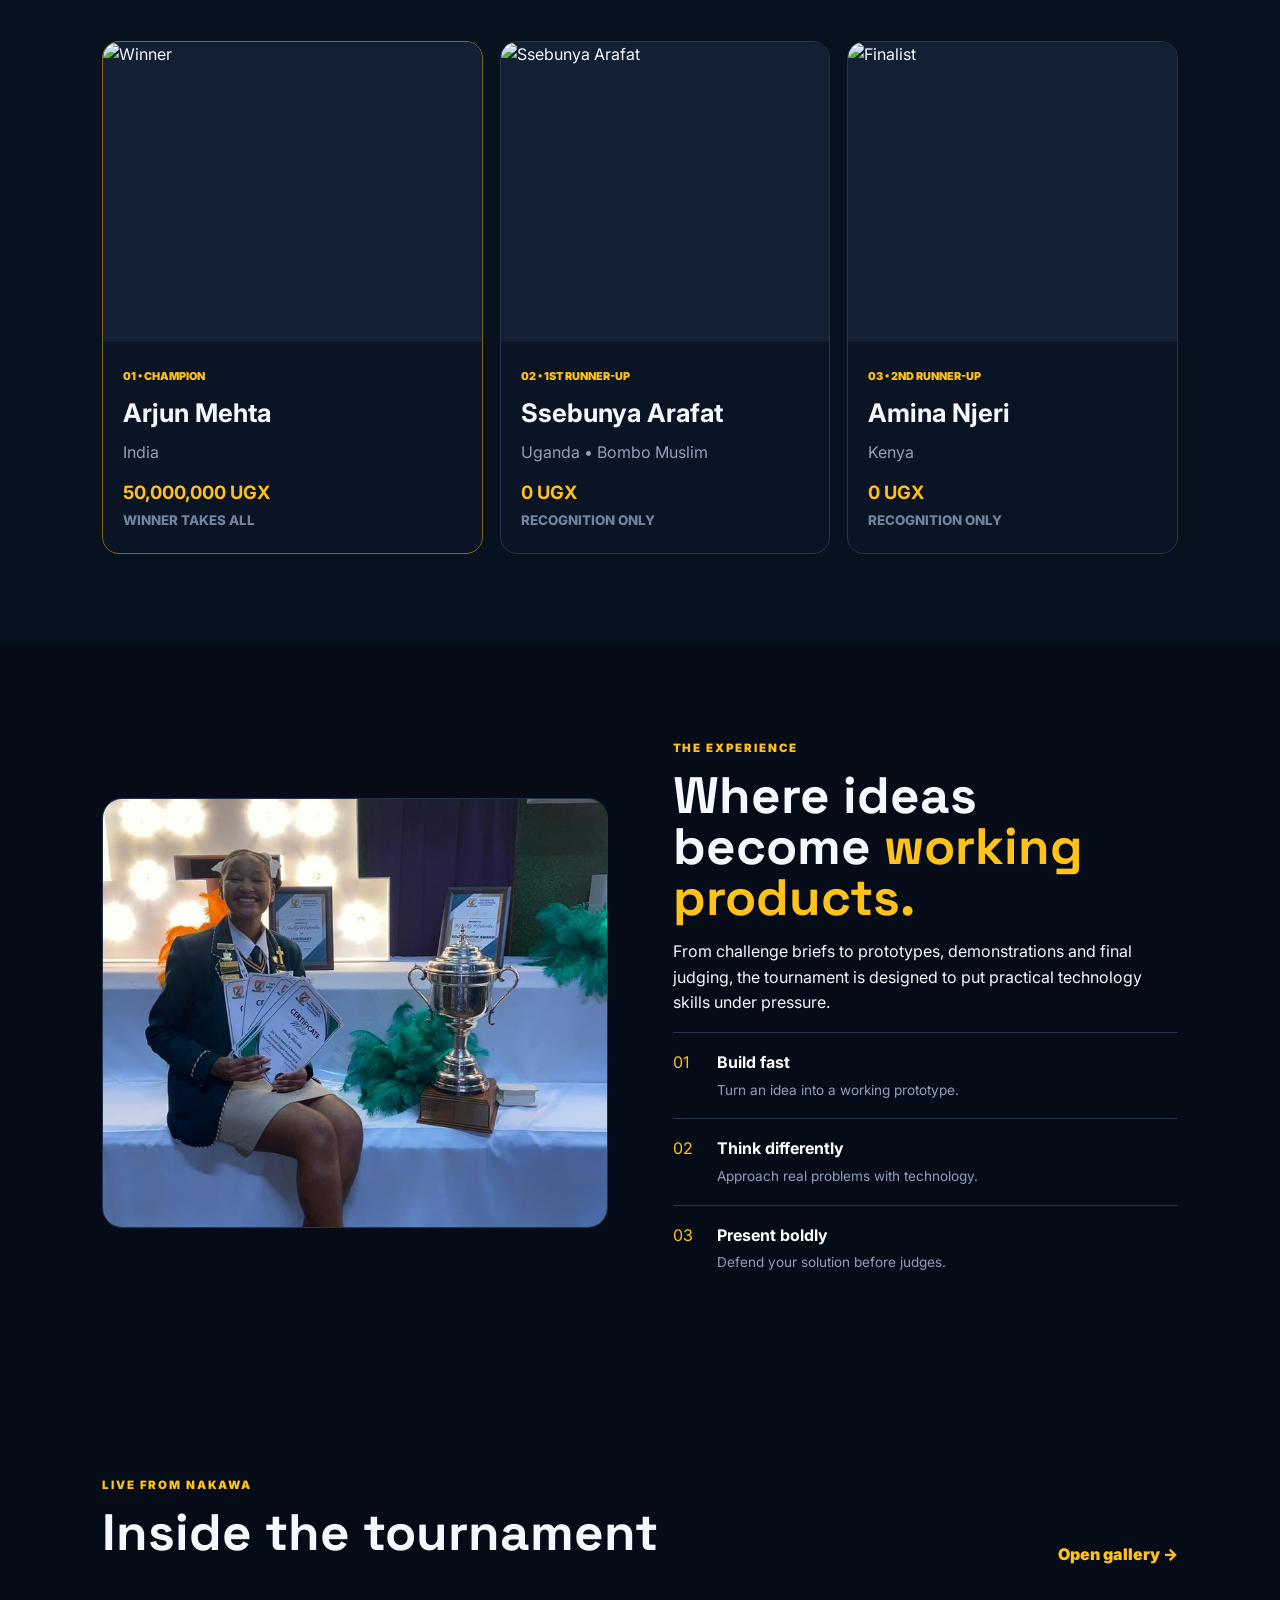
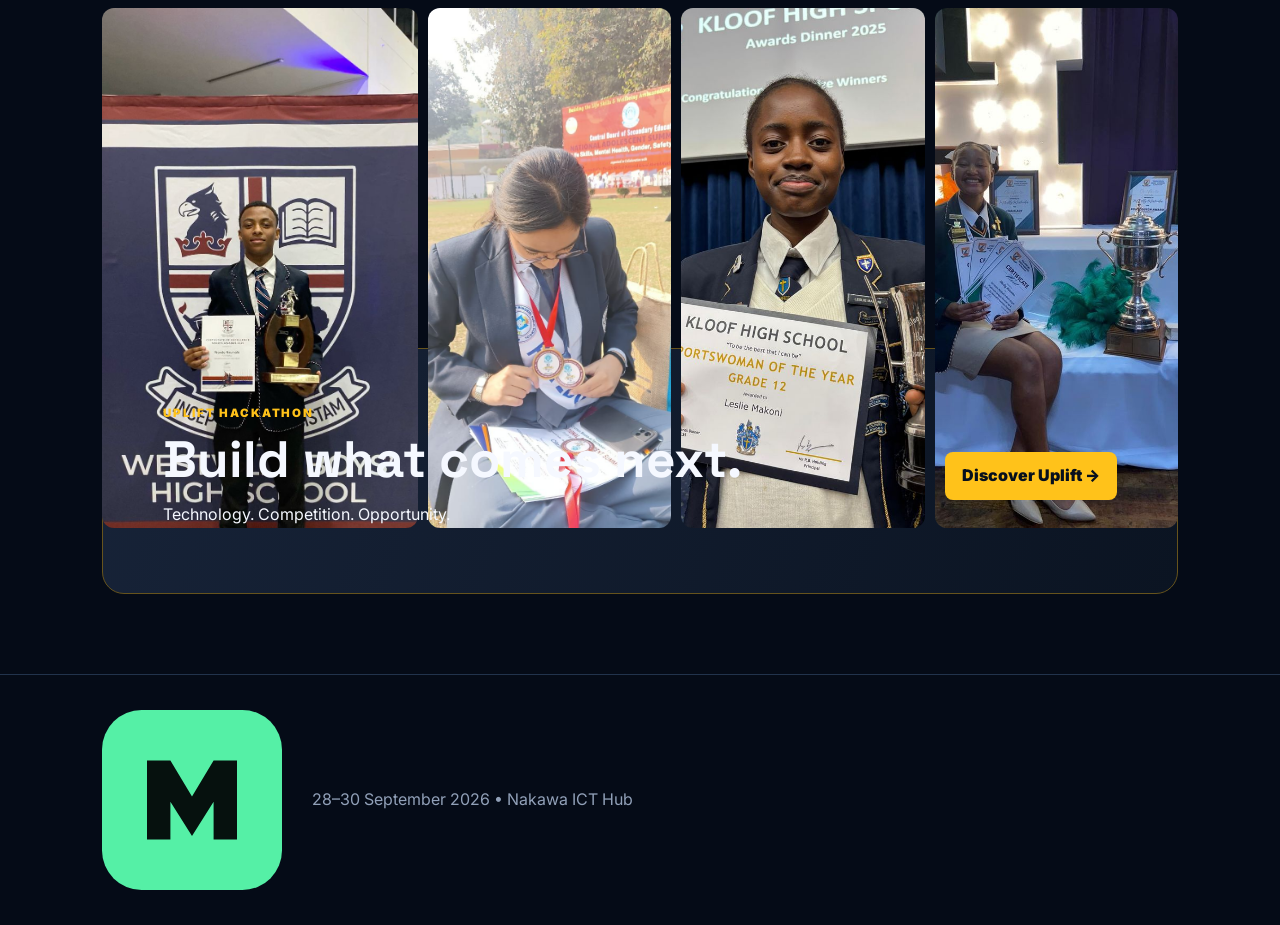
==== commit 09fc89c6: "Add files via upload" ====
--- a/index.html
+++ b/index.html
@@ -1 +1 @@
-<!doctype html><html><head><meta charset=utf-8><meta name=viewport content='width=device-width,initial-scale=1'><title>Uplift Hackathon Tournament</title><meta name=description content='Uplift Hackathon Tournament, 28–30 September 2026'><link rel=icon href=images/logo.svg><link rel=stylesheet href=style.css></head><body><header><a class=brand href=index.html><img src=images/logo.svg> UPLIFT <b>HACKATHON</b></a><nav><a href=index.html>Home</a><a href=results.html>Results</a><a href=about.html>About</a><a href=past.html>Past</a><a href=gallery.html>Gallery</a><a href=ssebunya.html>Profile</a></nav></header><main><section class=hero><div><small>CODING • INNOVATION • COMPETITION</small><h1>Uplift Hackathon<br><span>Tournament 2026</span></h1><p>28–30 September 2026 • Nakawa ICT Hub</p><div class=chips><i>Registration: 500,000 UGX</i><i>Grand prize: 50,000,000 UGX</i><i>Winner takes all</i></div><a class=btn href=results.html>View Results</a></div><aside>🏆<small>GRAND PRIZE</small><strong>50M</strong><small>UGX</small></aside></section><section class=strip><b>VENUE<br><span>Nakawa ICT Hub</span></b><b>DATES<br><span>28–30 Sept 2026</span></b><b>FORMAT<br><span>72-hour tournament</span></b><b>ENTRY<br><span>500,000 UGX</span></b></section><section><h2>The Final Three</h2><div class=grid><article><img src=images/winner.jpg><small>01 • CHAMPION</small><h3>Arjun Mehta</h3><p>India</p><b>50,000,000 UGX</b></article><article><img src=images/ssebunya.jpg><small>02 • 1ST RUNNER-UP</small><h3>Ssebunya Arafat</h3><p>Uganda • Bombo Muslim</p><b>0 UGX</b></article><article><img src=images/third.jpg><small>03 • 2ND RUNNER-UP</small><h3>Amina Njeri</h3><p>Kenya</p><b>0 UGX</b></article></div></section></main><footer>© 2026 Uplift Hackathon Tournament</footer></body></html>
+<!doctype html><html lang="en"><head><meta charset="utf-8"><meta name="viewport" content="width=device-width,initial-scale=1"><title>Uplift Hackathon Tournament 2026</title><meta name="description" content="Uplift Hackathon Tournament, 28–30 September 2026 at Nakawa ICT Hub."><link rel="icon" href="images/logo.svg"><link rel="stylesheet" href="style.css"></head><body><div class="progress"></div><header class="nav"><a class="logo" href="index.html"><img src="images/logo.svg" alt="Uplift Hackathon"></a><button class="hamburger">☰</button><nav><a class="active" href="index.html">Home</a><a href="about.html">About</a><a href="results.html">Results</a><a href="past.html">Past Record</a><a href="gallery.html">Gallery</a><a href="ssebunya.html">Profile</a></nav><a class="nav-btn" href="results.html">FINAL RESULTS</a></header><main><section class="hero"><div class="hero-text reveal"><div class="kicker">UPLIFT HACKATHON • 2026 EDITION</div><h1>Code.<br><span>Innovate.</span><br>Uplift.</h1><p class="hero-lead">A high-energy coding tournament bringing ambitious builders together for three days of creation, competition and technology.</p><div class="event-pills"><span>28–30 SEPTEMBER 2026</span><span>NAKAWA ICT HUB</span></div><a class="gold-btn" href="results.html">Explore the tournament →</a></div><div class="hero-side reveal"><div class="orbit"></div><div class="prize-card"><small>WINNER TAKES ALL</small><strong>50M</strong><b>UGX</b><em>Grand Prize</em></div><div class="float-tag tag1">⚡ 72 HOURS</div><div class="float-tag tag2">🏆 1 CHAMPION</div></div></section><section class="ticker"><div>REGISTRATION<b>500,000 UGX</b></div><div>VENUE<b>NAKAWA ICT HUB</b></div><div>DATES<b>28–30 SEPT 2026</b></div><div>PRIZE<b>50,000,000 UGX</b></div></section><section class="section reveal"><div class="section-top"><div><span class="kicker">THE NUMBERS</span><h2>Three days.<br><span>One champion.</span></h2></div><p>From registration to the final presentation, every stage is built around practical coding, creative problem solving and live judging.</p></div><div class="stat-grid"><div class="stat"><strong data-count="72">0</strong><span>HOURS OF CODE</span></div><div class="stat"><strong data-count="3">0</strong><span>FINALISTS</span></div><div class="stat"><strong data-count="50">0</strong><span>MILLION UGX</span></div><div class="stat"><strong data-count="500">0</strong><span>K UGX ENTRY</span></div></div></section><section class="section dark reveal"><div class="section-top"><div><span class="kicker">FINAL LEADERBOARD</span><h2>Meet the finalists</h2></div><a class="text-btn" href="results.html">Full results →</a></div><div class="people"><article class="person champion"><div class="photo"><img src="images/winner.jpeg" alt="Winner"></div><div class="person-info"><span class="place">01 • CHAMPION</span><h3>Arjun Mehta</h3><p>India</p><strong>50,000,000 UGX</strong><small>WINNER TAKES ALL</small></div></article><article class="person"><div class="photo"><img src="images/ssebunya.jpeg" alt="Ssebunya Arafat"></div><div class="person-info"><span class="place">02 • 1ST RUNNER-UP</span><h3>Ssebunya Arafat</h3><p>Uganda • Bombo Muslim</p><strong>0 UGX</strong><small>RECOGNITION ONLY</small></div></article><article class="person"><div class="photo"><img src="images/kenyan.jpeg" alt="Finalist"></div><div class="person-info"><span class="place">03 • 2ND RUNNER-UP</span><h3>Amina Njeri</h3><p>Kenya</p><strong>0 UGX</strong><small>RECOGNITION ONLY</small></div></article></div></section><section class="section split reveal"><div class="image-frame"><img src="images/1.jpeg" alt="Uplift Hackathon event"></div><div><span class="kicker">THE EXPERIENCE</span><h2>Where ideas become <span>working products.</span></h2><p>From challenge briefs to prototypes, demonstrations and final judging, the tournament is designed to put practical technology skills under pressure.</p><div class="feature-list"><div>01 <b>Build fast</b><span>Turn an idea into a working prototype.</span></div><div>02 <b>Think differently</b><span>Approach real problems with technology.</span></div><div>03 <b>Present boldly</b><span>Defend your solution before judges.</span></div></div></div></section><section class="section gallery-strip reveal"><div class="section-top"><div><span class="kicker">LIVE FROM NAKAWA</span><h2>Inside the tournament</h2></div><a class="text-btn" href="gallery.html">Open gallery →</a></div><div class="mini-gallery"><img src="images/2.jpeg"><img src="images/Past.jpeg"><img src="images/Kenyan.jpeg"><img src="images/1.jpeg"></div></section><section class="cta reveal"><div><span class="kicker">UPLIFT HACKATHON</span><h2>Build what comes next.</h2><p>Technology. Competition. Opportunity.</p></div><a class="gold-btn" href="about.html">Discover Uplift →</a></section></main><footer><img src="images/logo.svg"><span>28–30 September 2026 • Nakawa ICT Hub</span></footer><script src="script.js"></script></body></html>
--- a/style.css
+++ b/style.css
@@ -0,0 +1,2 @@
+@import url('https://fonts.googleapis.com/css2?family=Inter:wght@400;600;700;800;900&family=Space+Grotesk:wght@600;700&display=swap');
+:root{--bg:#050b17;--panel:#0b1424;--muted:#91a0b8;--white:#f5f8ff;--blue:#2ea8ff;--gold:#ffc21a;--line:#22334c}*{box-sizing:border-box}html{scroll-behavior:smooth}body{margin:0;background:radial-gradient(circle at 80% 0,#102b45,transparent 32%),var(--bg);color:var(--white);font-family:Inter,Arial,sans-serif;line-height:1.6}.progress{position:fixed;z-index:100;top:0;left:0;height:3px;width:0;background:linear-gradient(90deg,var(--blue),var(--gold))}.nav{height:76px;padding:0 5%;display:flex;align-items:center;justify-content:space-between;gap:20px;background:#050b17ee;border-bottom:1px solid var(--line);backdrop-filter:blur(15px);position:sticky;top:0;z-index:50}.logo img{width:210px;height:63px;display:block}.nav nav{display:flex;gap:19px}.nav nav a{color:#b9c4d5;text-decoration:none;font-size:.8rem;font-weight:800}.nav nav a:hover,.nav nav a.active{color:#fff}.nav nav a.active{border-bottom:2px solid var(--gold);padding-bottom:5px}.nav-btn,.gold-btn{background:var(--gold);color:#07101d;text-decoration:none;font-weight:900;padding:11px 17px;border-radius:8px}.hamburger{display:none;color:#fff;background:none;border:0;font-size:26px}.hero{min-height:680px;padding:85px 8%;display:grid;grid-template-columns:1.2fr .8fr;align-items:center;gap:50px}.kicker{font-size:.72rem;color:var(--gold);font-weight:900;letter-spacing:.16em}.hero h1,.page-hero h1,.profile-hero h1{font-family:'Space Grotesk';font-size:clamp(4rem,8vw,7.5rem);line-height:.86;margin:18px 0}.hero h1 span,.page-hero h1 span,.profile-hero h1 span,h2 span{color:var(--gold)}.hero-lead{max-width:620px;color:var(--muted);font-size:1.15rem}.event-pills{display:flex;flex-wrap:wrap;gap:10px;margin:25px 0}.event-pills span{border:1px solid var(--line);padding:8px 12px;border-radius:99px;font-size:.72rem;font-weight:900}.gold-btn{display:inline-block;margin-top:10px}.hero-side{height:450px;position:relative;display:grid;place-items:center}.orbit{position:absolute;width:370px;height:370px;border:1px solid #235477;border-radius:50%;box-shadow:0 0 100px #1477aa33;animation:spin 15s linear infinite}.orbit:after{content:'';position:absolute;width:13px;height:13px;border-radius:50%;background:var(--gold);top:30px;left:60px;box-shadow:0 0 25px var(--gold)}.prize-card{position:relative;width:290px;height:290px;border:1px solid #496078;border-radius:50%;display:flex;flex-direction:column;justify-content:center;align-items:center;background:radial-gradient(circle,#172b45,#07101d);z-index:2}.prize-card strong{font-size:6rem;line-height:.9;color:var(--white);font-family:'Space Grotesk'}.prize-card small{font-weight:900;color:var(--gold)}.prize-card b{font-size:1.8rem;color:var(--gold)}.prize-card em{color:var(--muted);font-style:normal}.float-tag{position:absolute;z-index:4;background:#0c1a2c;border:1px solid var(--line);padding:12px 15px;border-radius:9px;font-weight:800}.tag1{top:50px;left:15px}.tag2{bottom:50px;right:5px}.ticker{display:grid;grid-template-columns:repeat(4,1fr);border-block:1px solid var(--line);background:#091322}.ticker div{padding:24px;text-align:center;border-right:1px solid var(--line);font-size:.7rem;color:var(--muted);font-weight:900}.ticker b{display:block;color:#fff;font-size:.9rem}.section{padding:90px 8%}.dark{background:#08111e}.section-top{display:flex;justify-content:space-between;gap:40px;align-items:end;margin-bottom:40px}.section-top>p{max-width:470px;color:var(--muted)}h2{font-family:'Space Grotesk';font-size:clamp(2.3rem,4vw,4rem);line-height:1;margin:10px 0}.text-btn{color:var(--gold);text-decoration:none;font-weight:900}.stat-grid{display:grid;grid-template-columns:repeat(4,1fr);border:1px solid var(--line);border-radius:18px;overflow:hidden}.stat{text-align:center;padding:35px;border-right:1px solid var(--line)}.stat:last-child{border:0}.stat strong{font-size:3.5rem;color:var(--gold);display:block}.stat span{font-size:.7rem;color:var(--muted);font-weight:900}.people{display:grid;grid-template-columns:1.15fr 1fr 1fr;gap:17px}.person{background:var(--panel);border:1px solid var(--line);border-radius:17px;overflow:hidden;transition:.35s}.person:hover{transform:translateY(-8px);border-color:#3e6790}.person.champion{border-color:#846719}.photo{height:300px;background:#132033}.photo img{width:100%;height:100%;object-fit:cover}.person-info{padding:20px}.place{font-size:.68rem;color:var(--gold);font-weight:900}.person h3{font-size:1.6rem;margin:6px 0}.person p{color:var(--muted);margin:0 0 12px}.person strong{display:block;color:var(--gold);font-size:1.15rem}.person small{color:#71839d;font-weight:800}.split{display:grid;grid-template-columns:1fr 1fr;gap:65px;align-items:center}.image-frame{height:430px;border-radius:20px;overflow:hidden;border:1px solid var(--line)}.image-frame img{width:100%;height:100%;object-fit:cover}.feature-list div{display:grid;grid-template-columns:40px 1fr;gap:4px;border-top:1px solid var(--line);padding:17px 0;color:var(--gold)}.feature-list b{color:#fff}.feature-list span{grid-column:2;color:var(--muted);font-size:.85rem}.mini-gallery{display:grid;grid-template-columns:1.3fr 1fr 1fr 1fr;gap:10px;height:250px}.mini-gallery img{width:100%;height:100%;object-fit:cover;border-radius:12px;transition:.4s}.mini-gallery img:hover{transform:scale(1.03)}.cta{margin:0 8% 80px;padding:50px 60px;border:1px solid #66531c;border-radius:22px;background:linear-gradient(110deg,#172338,#0b1422);display:flex;justify-content:space-between;align-items:center}.page-hero{padding:110px 8%;border-bottom:1px solid var(--line)}.page-hero p{color:var(--muted);font-size:1.1rem}.info-box{padding:35px;background:var(--panel);border:1px solid var(--line);border-radius:18px}.info-box b,.info-box strong{display:block}.info-box b{font-size:.7rem;color:var(--muted);margin-top:18px}.steps{display:grid;grid-template-columns:repeat(4,1fr);gap:15px}.steps div{padding:25px;border:1px solid var(--line);border-radius:15px;background:var(--panel)}.steps b{color:var(--gold);font-size:1.7rem}.steps p{color:var(--muted)}.leaderboard{max-width:1000px}.rank-row{display:flex;align-items:center;gap:25px;padding:18px;border-bottom:1px solid var(--line)}.rank-row>span{font-size:2rem;color:var(--gold);font-weight:900;width:50px}.rank-row img{width:95px;height:95px;object-fit:cover;border-radius:12px}.rank-row div{flex:1}.rank-row small{color:var(--gold);font-weight:900}.rank-row h2{font-size:1.5rem}.rank-row p{color:var(--muted);margin:0}.rank-row strong{color:var(--gold)}.champion-row{background:linear-gradient(90deg,#1d2a19,#0b1424);border:1px solid #725c1b;border-radius:15px}.winner-all{margin-top:30px;padding:20px;border:1px solid #6b571d;border-radius:15px;background:#17170d}.winner-all b{display:block;color:var(--gold)}.winner-all span{color:var(--muted)}.history{display:grid;grid-template-columns:90px 300px 1fr;gap:35px;align-items:center;padding:35px 0;border-bottom:1px solid var(--line)}.history .year{font-size:2.5rem;color:var(--gold);font-weight:900}.history img{width:300px;height:220px;object-fit:cover;border-radius:15px}.history b{color:var(--gold)}.gallery{display:grid;grid-template-columns:repeat(3,1fr);gap:15px}.gallery figure{margin:0;background:var(--panel);border:1px solid var(--line);border-radius:15px;overflow:hidden}.gallery .wide{grid-column:span 2}.gallery img{display:block;width:100%;height:280px;object-fit:cover}.gallery .wide img{height:360px}.gallery figcaption{padding:13px;color:var(--muted)}.profile-hero{padding:80px 8%;display:grid;grid-template-columns:.7fr 1.3fr;gap:60px;align-items:center}.profile-img{height:520px;border-radius:24px;overflow:hidden;border:1px solid var(--line)}.profile-img img{width:100%;height:100%;object-fit:cover}.profile-grid{display:grid;grid-template-columns:1fr 1fr;margin-top:30px;border-top:1px solid var(--line)}.profile-grid span,.profile-grid b{padding:13px 0;border-bottom:1px solid var(--line)}.profile-grid span{color:var(--muted);font-size:.75rem}.reveal{opacity:0;transform:translateY(25px);transition:.8s ease}.reveal.show{opacity:1;transform:none}footer{border-top:1px solid var(--line);padding:35px 8%;display:flex;gap:30px;align-items:center;color:var(--muted)}footer img{width:180px}@keyframes spin{to{transform:rotate(360deg)}}@media(max-width:900px){.nav nav,.nav-btn{display:none}.hamburger{display:block}.hero,.split,.profile-hero{grid-template-columns:1fr}.ticker,.stat-grid,.people,.steps{grid-template-columns:1fr 1fr}.mini-gallery{grid-template-columns:1fr 1fr;height:400px}.history{grid-template-columns:70px 1fr}.history img{width:100%;height:200px}.history>div:last-child{grid-column:2}.gallery{grid-template-columns:1fr 1fr}.gallery .wide{grid-column:span 2}}@media(max-width:550px){.ticker,.stat-grid,.people,.steps,.gallery{grid-template-columns:1fr}.gallery .wide{grid-column:auto}.rank-row{gap:10px}.rank-row img{width:70px;height:70px}.rank-row>span{width:30px}.history{grid-template-columns:1fr}.history img{width:100%;height:230px}.history>div:last-child{grid-column:auto}.cta{margin:0 5% 50px;padding:30px;display:block}.section{padding:65px 6%}}
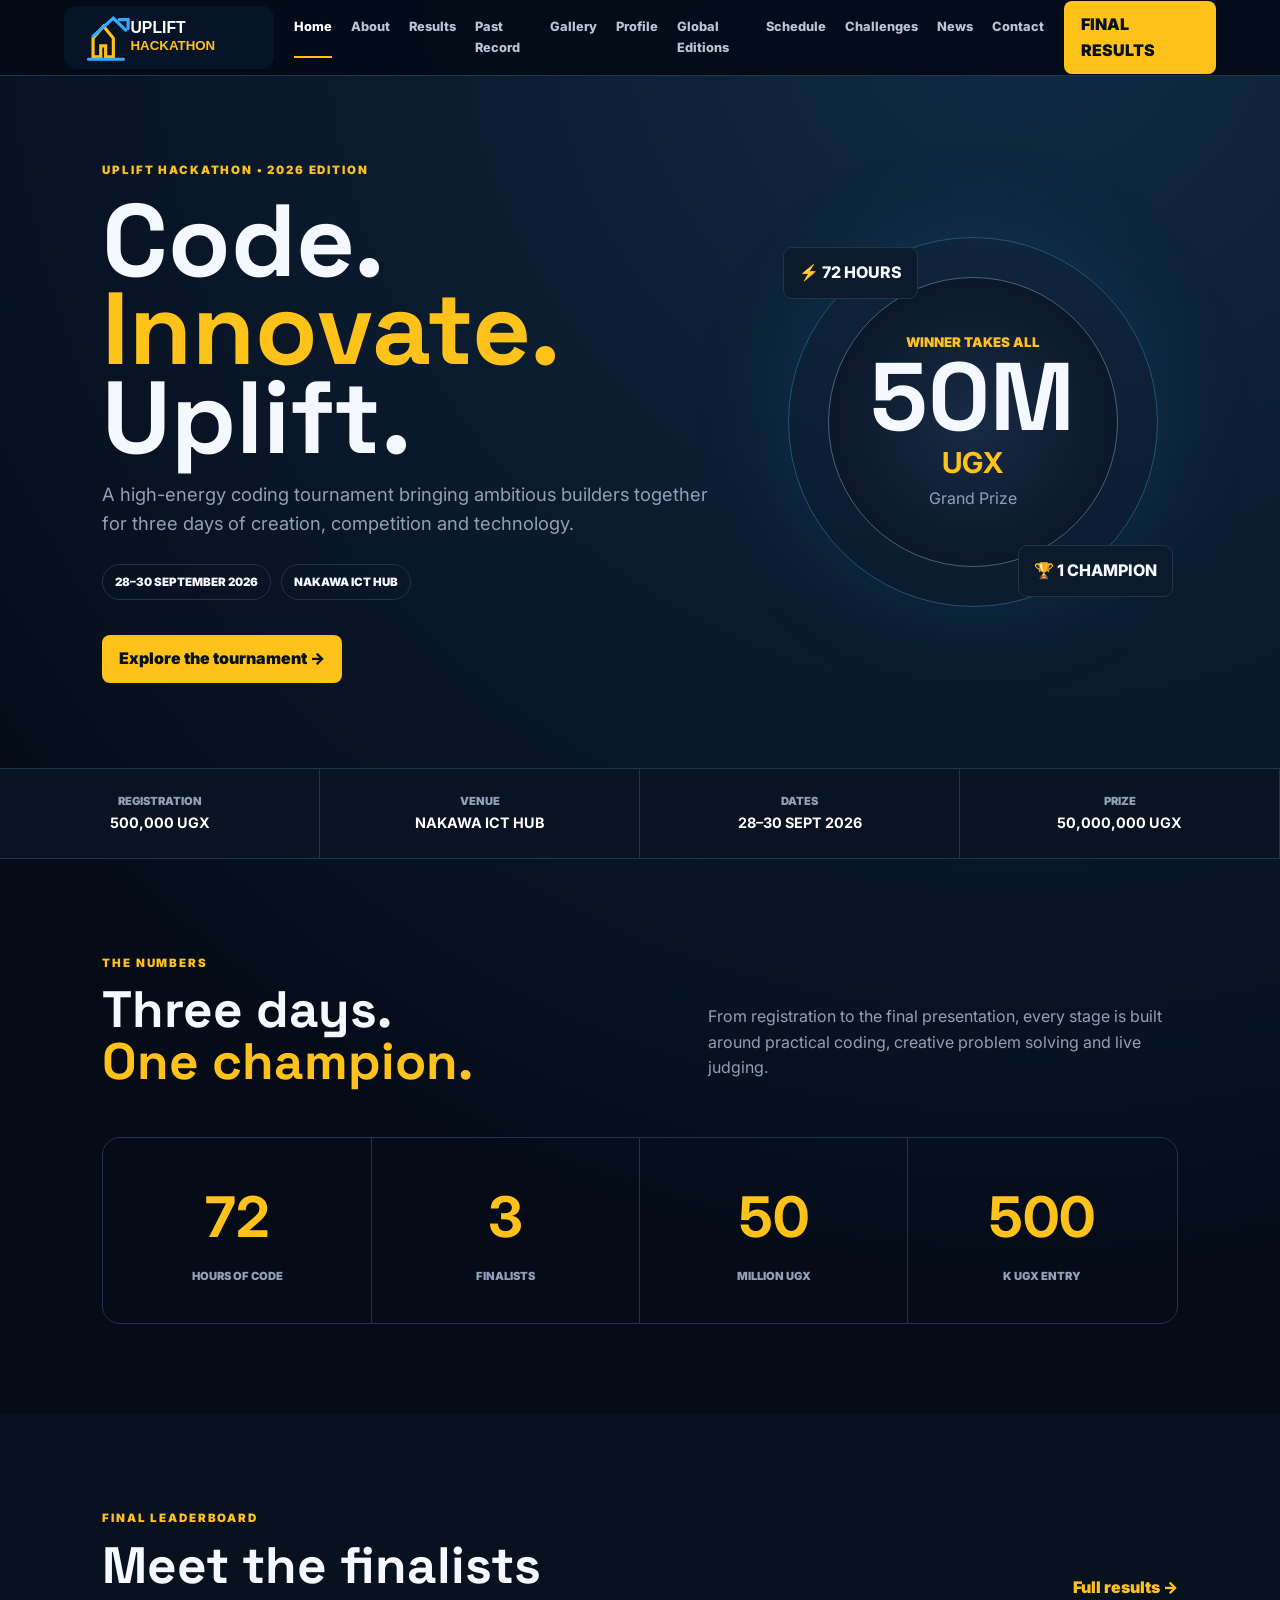
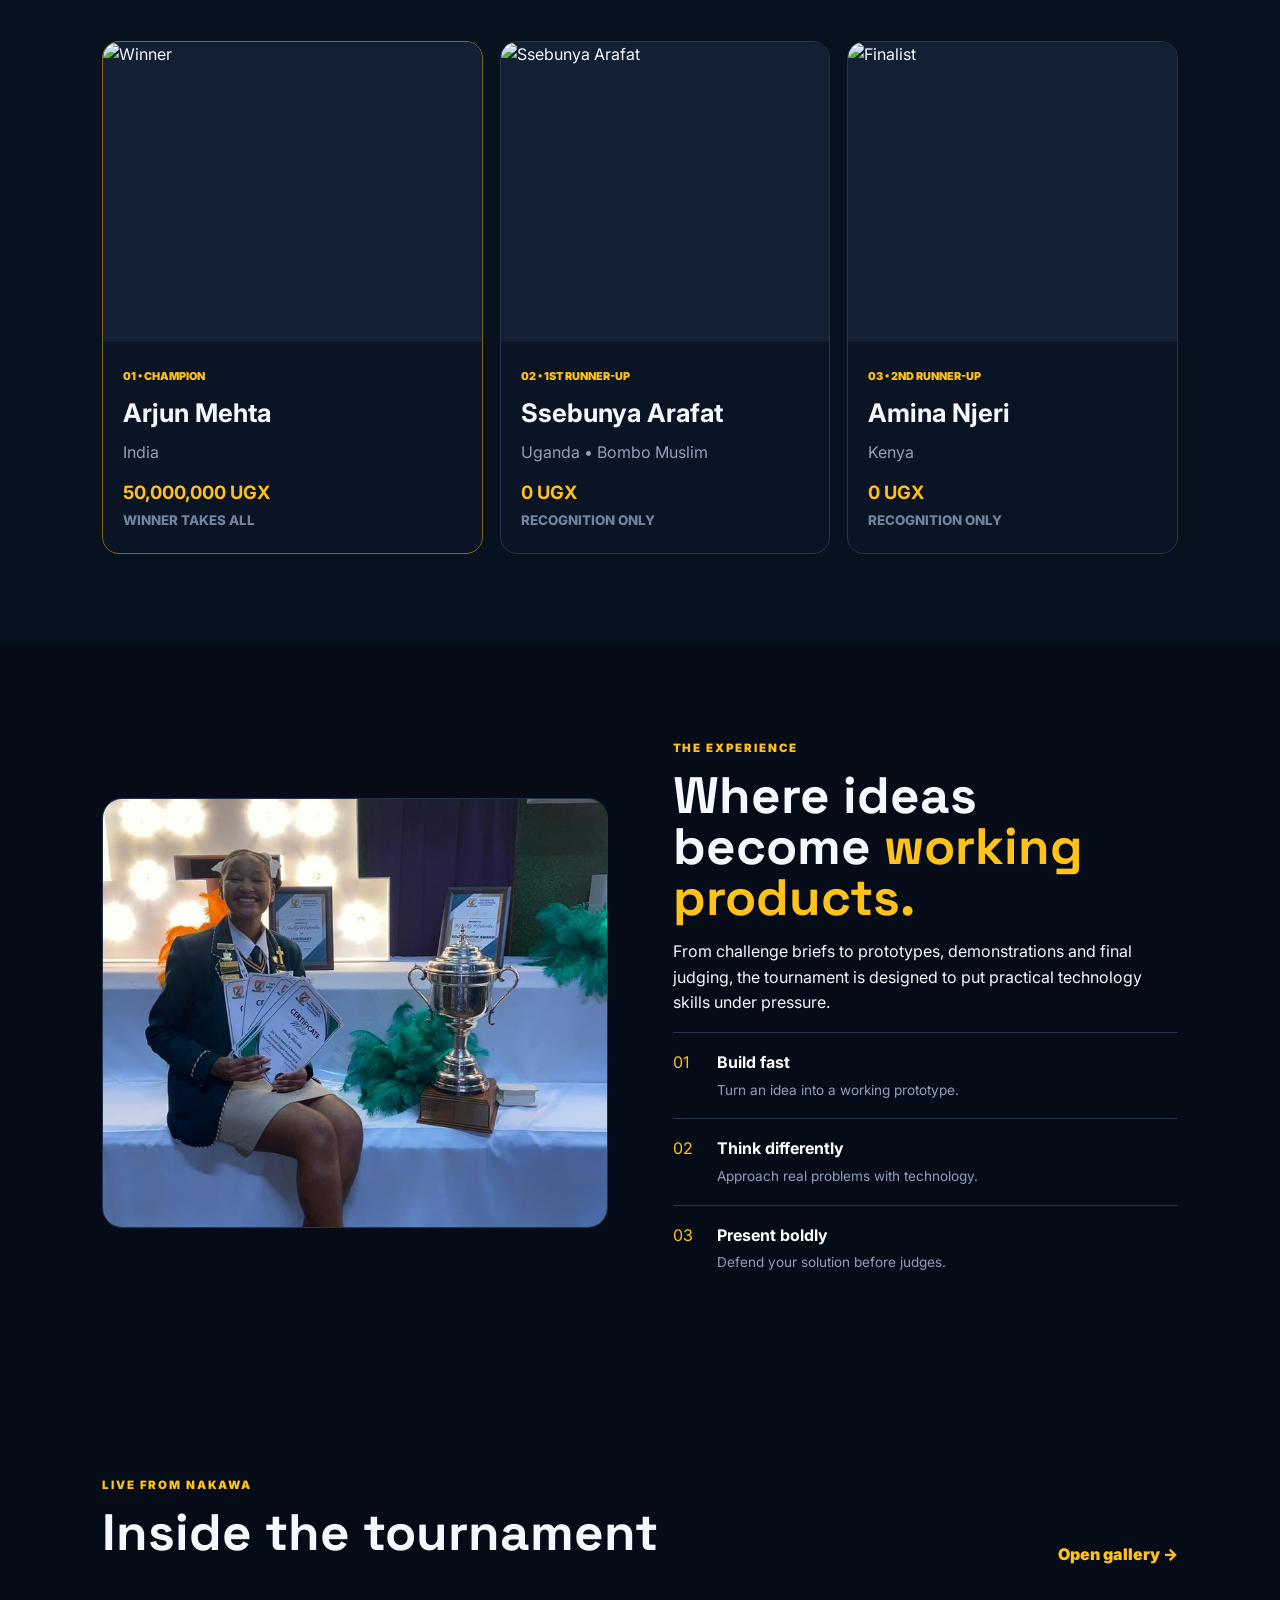
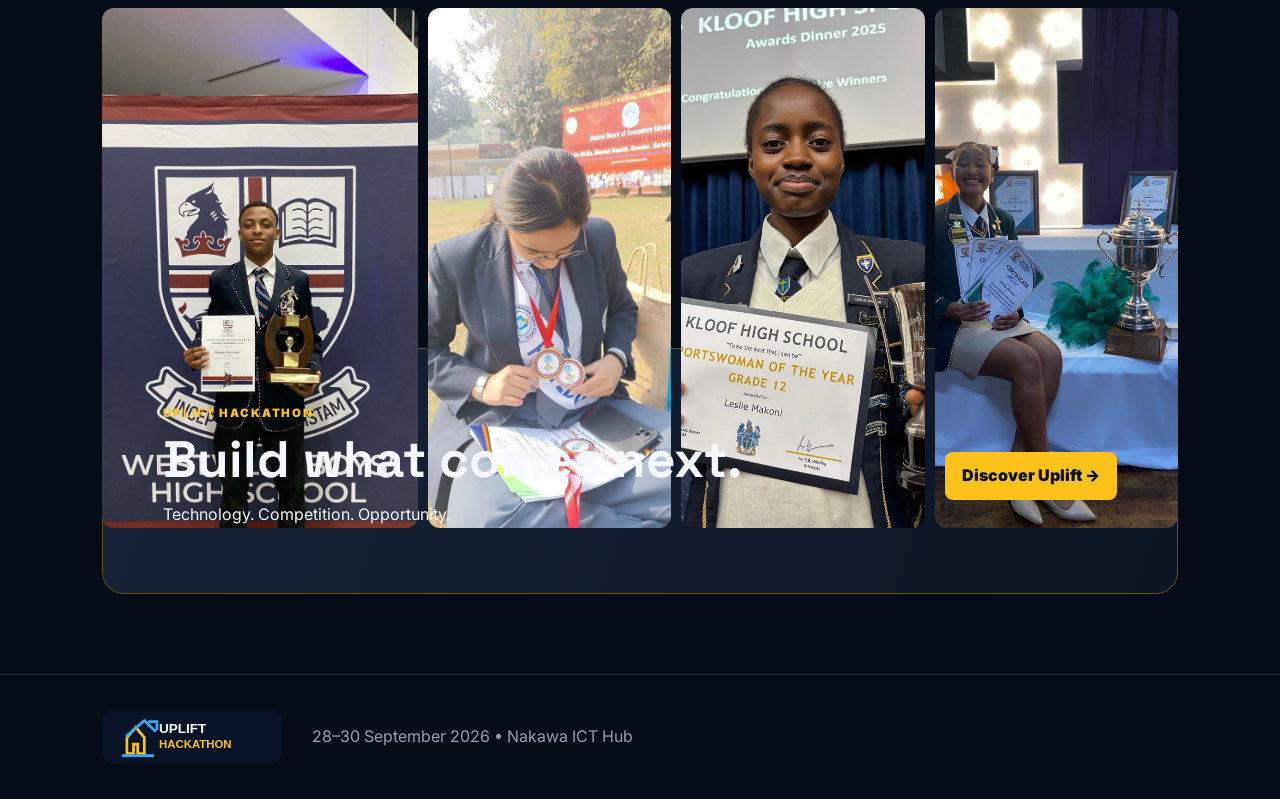
==== commit 3e8c8aeb: "Add files via upload" ====
--- a/index.html
+++ b/index.html
@@ -1 +1 @@
-<!doctype html><html lang="en"><head><meta charset="utf-8"><meta name="viewport" content="width=device-width,initial-scale=1"><title>Uplift Hackathon Tournament 2026</title><meta name="description" content="Uplift Hackathon Tournament, 28–30 September 2026 at Nakawa ICT Hub."><link rel="icon" href="images/logo.svg"><link rel="stylesheet" href="style.css"></head><body><div class="progress"></div><header class="nav"><a class="logo" href="index.html"><img src="images/logo.svg" alt="Uplift Hackathon"></a><button class="hamburger">☰</button><nav><a class="active" href="index.html">Home</a><a href="about.html">About</a><a href="results.html">Results</a><a href="past.html">Past Record</a><a href="gallery.html">Gallery</a><a href="ssebunya.html">Profile</a></nav><a class="nav-btn" href="results.html">FINAL RESULTS</a></header><main><section class="hero"><div class="hero-text reveal"><div class="kicker">UPLIFT HACKATHON • 2026 EDITION</div><h1>Code.<br><span>Innovate.</span><br>Uplift.</h1><p class="hero-lead">A high-energy coding tournament bringing ambitious builders together for three days of creation, competition and technology.</p><div class="event-pills"><span>28–30 SEPTEMBER 2026</span><span>NAKAWA ICT HUB</span></div><a class="gold-btn" href="results.html">Explore the tournament →</a></div><div class="hero-side reveal"><div class="orbit"></div><div class="prize-card"><small>WINNER TAKES ALL</small><strong>50M</strong><b>UGX</b><em>Grand Prize</em></div><div class="float-tag tag1">⚡ 72 HOURS</div><div class="float-tag tag2">🏆 1 CHAMPION</div></div></section><section class="ticker"><div>REGISTRATION<b>500,000 UGX</b></div><div>VENUE<b>NAKAWA ICT HUB</b></div><div>DATES<b>28–30 SEPT 2026</b></div><div>PRIZE<b>50,000,000 UGX</b></div></section><section class="section reveal"><div class="section-top"><div><span class="kicker">THE NUMBERS</span><h2>Three days.<br><span>One champion.</span></h2></div><p>From registration to the final presentation, every stage is built around practical coding, creative problem solving and live judging.</p></div><div class="stat-grid"><div class="stat"><strong data-count="72">0</strong><span>HOURS OF CODE</span></div><div class="stat"><strong data-count="3">0</strong><span>FINALISTS</span></div><div class="stat"><strong data-count="50">0</strong><span>MILLION UGX</span></div><div class="stat"><strong data-count="500">0</strong><span>K UGX ENTRY</span></div></div></section><section class="section dark reveal"><div class="section-top"><div><span class="kicker">FINAL LEADERBOARD</span><h2>Meet the finalists</h2></div><a class="text-btn" href="results.html">Full results →</a></div><div class="people"><article class="person champion"><div class="photo"><img src="images/winner.jpeg" alt="Winner"></div><div class="person-info"><span class="place">01 • CHAMPION</span><h3>Arjun Mehta</h3><p>India</p><strong>50,000,000 UGX</strong><small>WINNER TAKES ALL</small></div></article><article class="person"><div class="photo"><img src="images/ssebunya.jpeg" alt="Ssebunya Arafat"></div><div class="person-info"><span class="place">02 • 1ST RUNNER-UP</span><h3>Ssebunya Arafat</h3><p>Uganda • Bombo Muslim</p><strong>0 UGX</strong><small>RECOGNITION ONLY</small></div></article><article class="person"><div class="photo"><img src="images/kenyan.jpeg" alt="Finalist"></div><div class="person-info"><span class="place">03 • 2ND RUNNER-UP</span><h3>Amina Njeri</h3><p>Kenya</p><strong>0 UGX</strong><small>RECOGNITION ONLY</small></div></article></div></section><section class="section split reveal"><div class="image-frame"><img src="images/1.jpeg" alt="Uplift Hackathon event"></div><div><span class="kicker">THE EXPERIENCE</span><h2>Where ideas become <span>working products.</span></h2><p>From challenge briefs to prototypes, demonstrations and final judging, the tournament is designed to put practical technology skills under pressure.</p><div class="feature-list"><div>01 <b>Build fast</b><span>Turn an idea into a working prototype.</span></div><div>02 <b>Think differently</b><span>Approach real problems with technology.</span></div><div>03 <b>Present boldly</b><span>Defend your solution before judges.</span></div></div></div></section><section class="section gallery-strip reveal"><div class="section-top"><div><span class="kicker">LIVE FROM NAKAWA</span><h2>Inside the tournament</h2></div><a class="text-btn" href="gallery.html">Open gallery →</a></div><div class="mini-gallery"><img src="images/2.jpeg"><img src="images/Past.jpeg"><img src="images/Kenyan.jpeg"><img src="images/1.jpeg"></div></section><section class="cta reveal"><div><span class="kicker">UPLIFT HACKATHON</span><h2>Build what comes next.</h2><p>Technology. Competition. Opportunity.</p></div><a class="gold-btn" href="about.html">Discover Uplift →</a></section></main><footer><img src="images/logo.svg"><span>28–30 September 2026 • Nakawa ICT Hub</span></footer><script src="script.js"></script></body></html>
+<!doctype html><html lang="en"><head><meta charset="utf-8"><meta name="viewport" content="width=device-width,initial-scale=1"><title>Uplift Hackathon Tournament 2026</title><meta name="description" content="Uplift Hackathon Tournament, 28–30 September 2026 at Nakawa ICT Hub."><link rel="icon" href="images/logo.svg"><link rel="stylesheet" href="style.css"></head><body><div class="progress"></div><header class="nav"><a class="logo" href="index.html"><img src="images/logo.svg" alt="Uplift Hackathon"></a><button class="hamburger">☰</button><nav><a class="active" href="index.html">Home</a><a href="about.html">About</a><a href="results.html">Results</a><a href="past.html">Past Record</a><a href="gallery.html">Gallery</a><a href="ssebunya.html">Profile</a><a href="international.html">Global Editions</a><a href="schedule.html">Schedule</a><a href="challenges.html">Challenges</a><a href="news.html">News</a><a href="contact.html">Contact</a></nav><a class="nav-btn" href="results.html">FINAL RESULTS</a></header><main><section class="hero"><div class="hero-text reveal"><div class="kicker">UPLIFT HACKATHON • 2026 EDITION</div><h1>Code.<br><span>Innovate.</span><br>Uplift.</h1><p class="hero-lead">A high-energy coding tournament bringing ambitious builders together for three days of creation, competition and technology.</p><div class="event-pills"><span>28–30 SEPTEMBER 2026</span><span>NAKAWA ICT HUB</span></div><a class="gold-btn" href="results.html">Explore the tournament →</a></div><div class="hero-side reveal"><div class="orbit"></div><div class="prize-card"><small>WINNER TAKES ALL</small><strong>50M</strong><b>UGX</b><em>Grand Prize</em></div><div class="float-tag tag1">⚡ 72 HOURS</div><div class="float-tag tag2">🏆 1 CHAMPION</div></div></section><section class="ticker"><div>REGISTRATION<b>500,000 UGX</b></div><div>VENUE<b>NAKAWA ICT HUB</b></div><div>DATES<b>28–30 SEPT 2026</b></div><div>PRIZE<b>50,000,000 UGX</b></div></section><section class="section reveal"><div class="section-top"><div><span class="kicker">THE NUMBERS</span><h2>Three days.<br><span>One champion.</span></h2></div><p>From registration to the final presentation, every stage is built around practical coding, creative problem solving and live judging.</p></div><div class="stat-grid"><div class="stat"><strong data-count="72">0</strong><span>HOURS OF CODE</span></div><div class="stat"><strong data-count="3">0</strong><span>FINALISTS</span></div><div class="stat"><strong data-count="50">0</strong><span>MILLION UGX</span></div><div class="stat"><strong data-count="500">0</strong><span>K UGX ENTRY</span></div></div></section><section class="section dark reveal"><div class="section-top"><div><span class="kicker">FINAL LEADERBOARD</span><h2>Meet the finalists</h2></div><a class="text-btn" href="results.html">Full results →</a></div><div class="people"><article class="person champion"><div class="photo"><img src="images/winner1.jpeg" alt="Winner"></div><div class="person-info"><span class="place">01 • CHAMPION</span><h3>Arjun Mehta</h3><p>India</p><strong>50,000,000 UGX</strong><small>WINNER TAKES ALL</small></div></article><article class="person"><div class="photo"><img src="images/ssebunya.jpeg" alt="Ssebunya Arafat"></div><div class="person-info"><span class="place">02 • 1ST RUNNER-UP</span><h3>Ssebunya Arafat</h3><p>Uganda • Bombo Muslim</p><strong>0 UGX</strong><small>RECOGNITION ONLY</small></div></article><article class="person"><div class="photo"><img src="images/winner2.jpeg" alt="Finalist"></div><div class="person-info"><span class="place">03 • 2ND RUNNER-UP</span><h3>Amina Njeri</h3><p>Kenya</p><strong>0 UGX</strong><small>RECOGNITION ONLY</small></div></article></div></section><section class="section split reveal"><div class="image-frame"><img src="images/1.jpeg" alt="Uplift Hackathon event"></div><div><span class="kicker">THE EXPERIENCE</span><h2>Where ideas become <span>working products.</span></h2><p>From challenge briefs to prototypes, demonstrations and final judging, the tournament is designed to put practical technology skills under pressure.</p><div class="feature-list"><div>01 <b>Build fast</b><span>Turn an idea into a working prototype.</span></div><div>02 <b>Think differently</b><span>Approach real problems with technology.</span></div><div>03 <b>Present boldly</b><span>Defend your solution before judges.</span></div></div></div></section><section class="section gallery-strip reveal"><div class="section-top"><div><span class="kicker">LIVE FROM NAKAWA</span><h2>Inside the tournament</h2></div><a class="text-btn" href="gallery.html">Open gallery →</a></div><div class="mini-gallery"><img src="images/2.jpeg"><img src="images/Past.jpeg"><img src="images/Kenyan.jpeg"><img src="images/1.jpeg"></div></section><section class="cta reveal"><div><span class="kicker">UPLIFT HACKATHON</span><h2>Build what comes next.</h2><p>Technology. Competition. Opportunity.</p></div><a class="gold-btn" href="about.html">Discover Uplift →</a></section></main><footer><img src="images/logo.svg"><span>28–30 September 2026 • Nakawa ICT Hub</span></footer><script src="script.js"></script></body></html>
--- a/style.css
+++ b/style.css
@@ -1,2 +1,13 @@
 @import url('https://fonts.googleapis.com/css2?family=Inter:wght@400;600;700;800;900&family=Space+Grotesk:wght@600;700&display=swap');
 :root{--bg:#050b17;--panel:#0b1424;--muted:#91a0b8;--white:#f5f8ff;--blue:#2ea8ff;--gold:#ffc21a;--line:#22334c}*{box-sizing:border-box}html{scroll-behavior:smooth}body{margin:0;background:radial-gradient(circle at 80% 0,#102b45,transparent 32%),var(--bg);color:var(--white);font-family:Inter,Arial,sans-serif;line-height:1.6}.progress{position:fixed;z-index:100;top:0;left:0;height:3px;width:0;background:linear-gradient(90deg,var(--blue),var(--gold))}.nav{height:76px;padding:0 5%;display:flex;align-items:center;justify-content:space-between;gap:20px;background:#050b17ee;border-bottom:1px solid var(--line);backdrop-filter:blur(15px);position:sticky;top:0;z-index:50}.logo img{width:210px;height:63px;display:block}.nav nav{display:flex;gap:19px}.nav nav a{color:#b9c4d5;text-decoration:none;font-size:.8rem;font-weight:800}.nav nav a:hover,.nav nav a.active{color:#fff}.nav nav a.active{border-bottom:2px solid var(--gold);padding-bottom:5px}.nav-btn,.gold-btn{background:var(--gold);color:#07101d;text-decoration:none;font-weight:900;padding:11px 17px;border-radius:8px}.hamburger{display:none;color:#fff;background:none;border:0;font-size:26px}.hero{min-height:680px;padding:85px 8%;display:grid;grid-template-columns:1.2fr .8fr;align-items:center;gap:50px}.kicker{font-size:.72rem;color:var(--gold);font-weight:900;letter-spacing:.16em}.hero h1,.page-hero h1,.profile-hero h1{font-family:'Space Grotesk';font-size:clamp(4rem,8vw,7.5rem);line-height:.86;margin:18px 0}.hero h1 span,.page-hero h1 span,.profile-hero h1 span,h2 span{color:var(--gold)}.hero-lead{max-width:620px;color:var(--muted);font-size:1.15rem}.event-pills{display:flex;flex-wrap:wrap;gap:10px;margin:25px 0}.event-pills span{border:1px solid var(--line);padding:8px 12px;border-radius:99px;font-size:.72rem;font-weight:900}.gold-btn{display:inline-block;margin-top:10px}.hero-side{height:450px;position:relative;display:grid;place-items:center}.orbit{position:absolute;width:370px;height:370px;border:1px solid #235477;border-radius:50%;box-shadow:0 0 100px #1477aa33;animation:spin 15s linear infinite}.orbit:after{content:'';position:absolute;width:13px;height:13px;border-radius:50%;background:var(--gold);top:30px;left:60px;box-shadow:0 0 25px var(--gold)}.prize-card{position:relative;width:290px;height:290px;border:1px solid #496078;border-radius:50%;display:flex;flex-direction:column;justify-content:center;align-items:center;background:radial-gradient(circle,#172b45,#07101d);z-index:2}.prize-card strong{font-size:6rem;line-height:.9;color:var(--white);font-family:'Space Grotesk'}.prize-card small{font-weight:900;color:var(--gold)}.prize-card b{font-size:1.8rem;color:var(--gold)}.prize-card em{color:var(--muted);font-style:normal}.float-tag{position:absolute;z-index:4;background:#0c1a2c;border:1px solid var(--line);padding:12px 15px;border-radius:9px;font-weight:800}.tag1{top:50px;left:15px}.tag2{bottom:50px;right:5px}.ticker{display:grid;grid-template-columns:repeat(4,1fr);border-block:1px solid var(--line);background:#091322}.ticker div{padding:24px;text-align:center;border-right:1px solid var(--line);font-size:.7rem;color:var(--muted);font-weight:900}.ticker b{display:block;color:#fff;font-size:.9rem}.section{padding:90px 8%}.dark{background:#08111e}.section-top{display:flex;justify-content:space-between;gap:40px;align-items:end;margin-bottom:40px}.section-top>p{max-width:470px;color:var(--muted)}h2{font-family:'Space Grotesk';font-size:clamp(2.3rem,4vw,4rem);line-height:1;margin:10px 0}.text-btn{color:var(--gold);text-decoration:none;font-weight:900}.stat-grid{display:grid;grid-template-columns:repeat(4,1fr);border:1px solid var(--line);border-radius:18px;overflow:hidden}.stat{text-align:center;padding:35px;border-right:1px solid var(--line)}.stat:last-child{border:0}.stat strong{font-size:3.5rem;color:var(--gold);display:block}.stat span{font-size:.7rem;color:var(--muted);font-weight:900}.people{display:grid;grid-template-columns:1.15fr 1fr 1fr;gap:17px}.person{background:var(--panel);border:1px solid var(--line);border-radius:17px;overflow:hidden;transition:.35s}.person:hover{transform:translateY(-8px);border-color:#3e6790}.person.champion{border-color:#846719}.photo{height:300px;background:#132033}.photo img{width:100%;height:100%;object-fit:cover}.person-info{padding:20px}.place{font-size:.68rem;color:var(--gold);font-weight:900}.person h3{font-size:1.6rem;margin:6px 0}.person p{color:var(--muted);margin:0 0 12px}.person strong{display:block;color:var(--gold);font-size:1.15rem}.person small{color:#71839d;font-weight:800}.split{display:grid;grid-template-columns:1fr 1fr;gap:65px;align-items:center}.image-frame{height:430px;border-radius:20px;overflow:hidden;border:1px solid var(--line)}.image-frame img{width:100%;height:100%;object-fit:cover}.feature-list div{display:grid;grid-template-columns:40px 1fr;gap:4px;border-top:1px solid var(--line);padding:17px 0;color:var(--gold)}.feature-list b{color:#fff}.feature-list span{grid-column:2;color:var(--muted);font-size:.85rem}.mini-gallery{display:grid;grid-template-columns:1.3fr 1fr 1fr 1fr;gap:10px;height:250px}.mini-gallery img{width:100%;height:100%;object-fit:cover;border-radius:12px;transition:.4s}.mini-gallery img:hover{transform:scale(1.03)}.cta{margin:0 8% 80px;padding:50px 60px;border:1px solid #66531c;border-radius:22px;background:linear-gradient(110deg,#172338,#0b1422);display:flex;justify-content:space-between;align-items:center}.page-hero{padding:110px 8%;border-bottom:1px solid var(--line)}.page-hero p{color:var(--muted);font-size:1.1rem}.info-box{padding:35px;background:var(--panel);border:1px solid var(--line);border-radius:18px}.info-box b,.info-box strong{display:block}.info-box b{font-size:.7rem;color:var(--muted);margin-top:18px}.steps{display:grid;grid-template-columns:repeat(4,1fr);gap:15px}.steps div{padding:25px;border:1px solid var(--line);border-radius:15px;background:var(--panel)}.steps b{color:var(--gold);font-size:1.7rem}.steps p{color:var(--muted)}.leaderboard{max-width:1000px}.rank-row{display:flex;align-items:center;gap:25px;padding:18px;border-bottom:1px solid var(--line)}.rank-row>span{font-size:2rem;color:var(--gold);font-weight:900;width:50px}.rank-row img{width:95px;height:95px;object-fit:cover;border-radius:12px}.rank-row div{flex:1}.rank-row small{color:var(--gold);font-weight:900}.rank-row h2{font-size:1.5rem}.rank-row p{color:var(--muted);margin:0}.rank-row strong{color:var(--gold)}.champion-row{background:linear-gradient(90deg,#1d2a19,#0b1424);border:1px solid #725c1b;border-radius:15px}.winner-all{margin-top:30px;padding:20px;border:1px solid #6b571d;border-radius:15px;background:#17170d}.winner-all b{display:block;color:var(--gold)}.winner-all span{color:var(--muted)}.history{display:grid;grid-template-columns:90px 300px 1fr;gap:35px;align-items:center;padding:35px 0;border-bottom:1px solid var(--line)}.history .year{font-size:2.5rem;color:var(--gold);font-weight:900}.history img{width:300px;height:220px;object-fit:cover;border-radius:15px}.history b{color:var(--gold)}.gallery{display:grid;grid-template-columns:repeat(3,1fr);gap:15px}.gallery figure{margin:0;background:var(--panel);border:1px solid var(--line);border-radius:15px;overflow:hidden}.gallery .wide{grid-column:span 2}.gallery img{display:block;width:100%;height:280px;object-fit:cover}.gallery .wide img{height:360px}.gallery figcaption{padding:13px;color:var(--muted)}.profile-hero{padding:80px 8%;display:grid;grid-template-columns:.7fr 1.3fr;gap:60px;align-items:center}.profile-img{height:520px;border-radius:24px;overflow:hidden;border:1px solid var(--line)}.profile-img img{width:100%;height:100%;object-fit:cover}.profile-grid{display:grid;grid-template-columns:1fr 1fr;margin-top:30px;border-top:1px solid var(--line)}.profile-grid span,.profile-grid b{padding:13px 0;border-bottom:1px solid var(--line)}.profile-grid span{color:var(--muted);font-size:.75rem}.reveal{opacity:0;transform:translateY(25px);transition:.8s ease}.reveal.show{opacity:1;transform:none}footer{border-top:1px solid var(--line);padding:35px 8%;display:flex;gap:30px;align-items:center;color:var(--muted)}footer img{width:180px}@keyframes spin{to{transform:rotate(360deg)}}@media(max-width:900px){.nav nav,.nav-btn{display:none}.hamburger{display:block}.hero,.split,.profile-hero{grid-template-columns:1fr}.ticker,.stat-grid,.people,.steps{grid-template-columns:1fr 1fr}.mini-gallery{grid-template-columns:1fr 1fr;height:400px}.history{grid-template-columns:70px 1fr}.history img{width:100%;height:200px}.history>div:last-child{grid-column:2}.gallery{grid-template-columns:1fr 1fr}.gallery .wide{grid-column:span 2}}@media(max-width:550px){.ticker,.stat-grid,.people,.steps,.gallery{grid-template-columns:1fr}.gallery .wide{grid-column:auto}.rank-row{gap:10px}.rank-row img{width:70px;height:70px}.rank-row>span{width:30px}.history{grid-template-columns:1fr}.history img{width:100%;height:230px}.history>div:last-child{grid-column:auto}.cta{margin:0 5% 50px;padding:30px;display:block}.section{padding:65px 6%}}
+
+.mobile-open{display:flex!important;position:absolute!important;top:68px;left:0;right:0;background:#07101d;padding:18px;flex-direction:column;align-items:flex-start;border-bottom:1px solid var(--line);z-index:80}
+.country-grid,.challenge-grid,.news-grid{display:grid;grid-template-columns:repeat(3,1fr);gap:16px}
+.country-card,.challenge-grid article,.news-grid article{background:var(--panel);border:1px solid var(--line);border-radius:17px;padding:28px;transition:.3s}
+.country-card:hover,.challenge-grid article:hover,.news-grid article:hover{transform:translateY(-6px);border-color:#45627e}
+.country-card>span,.challenge-grid article>span,.news-grid article>span{color:var(--gold);font-size:.68rem;font-weight:900;letter-spacing:.12em}
+.country-card h2,.challenge-grid h2,.news-grid h2{font-size:2rem}.country-card p,.challenge-grid p,.news-grid p,.muted,.small-note{color:var(--muted)}
+.country-card b{color:#b7c5d9}.small-note{margin-top:22px;font-size:.85rem}
+.schedule{display:grid;grid-template-columns:repeat(3,1fr);gap:18px}.schedule>div{padding:32px;border:1px solid var(--line);border-radius:18px;background:var(--panel);position:relative;overflow:hidden}.schedule>div:before{content:"";position:absolute;top:0;left:0;right:0;height:4px;background:linear-gradient(90deg,var(--blue),var(--gold))}.schedule span{color:var(--gold);font-weight:900}.schedule h2{font-size:1.5rem}.schedule p{color:var(--muted);border-top:1px solid var(--line);padding-top:10px}.challenge-grid article>b{font-size:2rem;color:var(--gold)}.news-grid article>span{display:block}.news-grid a{color:var(--gold);text-decoration:none;font-weight:900}
+.contact-form{display:flex;flex-direction:column;gap:15px;background:var(--panel);padding:30px;border:1px solid var(--line);border-radius:18px}.contact-form label{font-size:.8rem;font-weight:800}.contact-form input,.contact-form textarea{display:block;width:100%;margin-top:7px;background:#07101d;border:1px solid var(--line);border-radius:8px;padding:13px;color:white;font:inherit}.contact-form button{border:0;cursor:pointer}
+@media(max-width:900px){.country-grid,.challenge-grid,.news-grid,.schedule{grid-template-columns:1fr 1fr}}@media(max-width:550px){.country-grid,.challenge-grid,.news-grid,.schedule{grid-template-columns:1fr}}
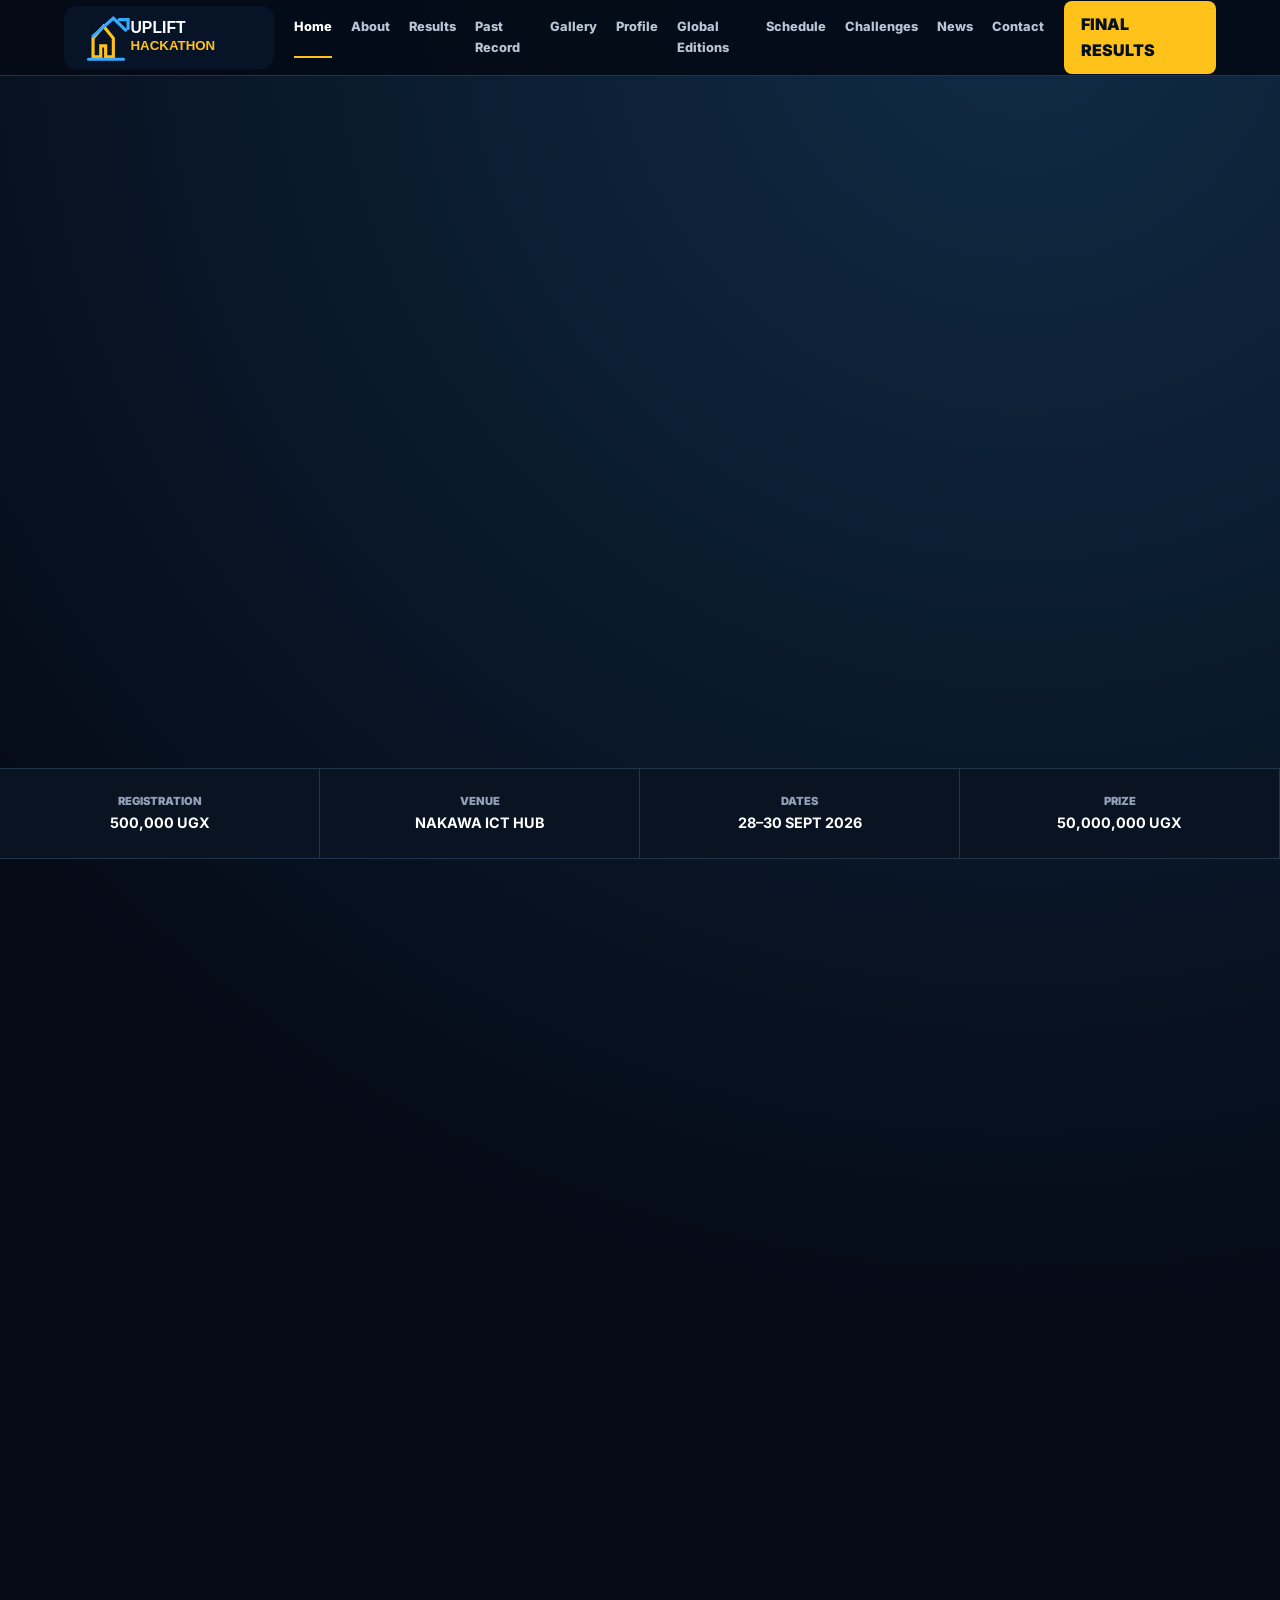
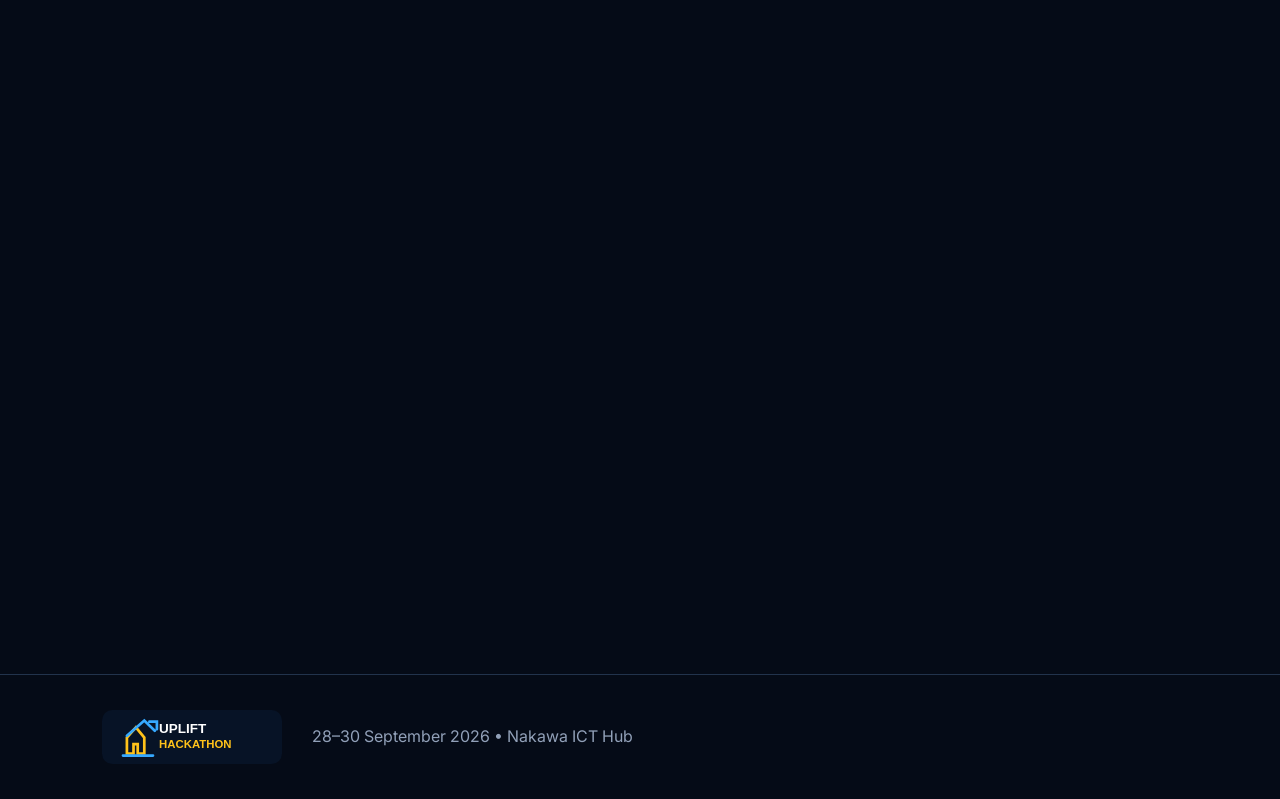
==== commit 4ed4443c: "Add files via upload" ====
--- a/index.html
+++ b/index.html
@@ -1 +1 @@
-<!doctype html><html lang="en"><head><meta charset="utf-8"><meta name="viewport" content="width=device-width,initial-scale=1"><title>Uplift Hackathon Tournament 2026</title><meta name="description" content="Uplift Hackathon Tournament, 28–30 September 2026 at Nakawa ICT Hub."><link rel="icon" href="images/logo.svg"><link rel="stylesheet" href="style.css"></head><body><div class="progress"></div><header class="nav"><a class="logo" href="index.html"><img src="images/logo.svg" alt="Uplift Hackathon"></a><button class="hamburger">☰</button><nav><a class="active" href="index.html">Home</a><a href="about.html">About</a><a href="results.html">Results</a><a href="past.html">Past Record</a><a href="gallery.html">Gallery</a><a href="ssebunya.html">Profile</a><a href="international.html">Global Editions</a><a href="schedule.html">Schedule</a><a href="challenges.html">Challenges</a><a href="news.html">News</a><a href="contact.html">Contact</a></nav><a class="nav-btn" href="results.html">FINAL RESULTS</a></header><main><section class="hero"><div class="hero-text reveal"><div class="kicker">UPLIFT HACKATHON • 2026 EDITION</div><h1>Code.<br><span>Innovate.</span><br>Uplift.</h1><p class="hero-lead">A high-energy coding tournament bringing ambitious builders together for three days of creation, competition and technology.</p><div class="event-pills"><span>28–30 SEPTEMBER 2026</span><span>NAKAWA ICT HUB</span></div><a class="gold-btn" href="results.html">Explore the tournament →</a></div><div class="hero-side reveal"><div class="orbit"></div><div class="prize-card"><small>WINNER TAKES ALL</small><strong>50M</strong><b>UGX</b><em>Grand Prize</em></div><div class="float-tag tag1">⚡ 72 HOURS</div><div class="float-tag tag2">🏆 1 CHAMPION</div></div></section><section class="ticker"><div>REGISTRATION<b>500,000 UGX</b></div><div>VENUE<b>NAKAWA ICT HUB</b></div><div>DATES<b>28–30 SEPT 2026</b></div><div>PRIZE<b>50,000,000 UGX</b></div></section><section class="section reveal"><div class="section-top"><div><span class="kicker">THE NUMBERS</span><h2>Three days.<br><span>One champion.</span></h2></div><p>From registration to the final presentation, every stage is built around practical coding, creative problem solving and live judging.</p></div><div class="stat-grid"><div class="stat"><strong data-count="72">0</strong><span>HOURS OF CODE</span></div><div class="stat"><strong data-count="3">0</strong><span>FINALISTS</span></div><div class="stat"><strong data-count="50">0</strong><span>MILLION UGX</span></div><div class="stat"><strong data-count="500">0</strong><span>K UGX ENTRY</span></div></div></section><section class="section dark reveal"><div class="section-top"><div><span class="kicker">FINAL LEADERBOARD</span><h2>Meet the finalists</h2></div><a class="text-btn" href="results.html">Full results →</a></div><div class="people"><article class="person champion"><div class="photo"><img src="images/winner1.jpeg" alt="Winner"></div><div class="person-info"><span class="place">01 • CHAMPION</span><h3>Arjun Mehta</h3><p>India</p><strong>50,000,000 UGX</strong><small>WINNER TAKES ALL</small></div></article><article class="person"><div class="photo"><img src="images/ssebunya.jpeg" alt="Ssebunya Arafat"></div><div class="person-info"><span class="place">02 • 1ST RUNNER-UP</span><h3>Ssebunya Arafat</h3><p>Uganda • Bombo Muslim</p><strong>0 UGX</strong><small>RECOGNITION ONLY</small></div></article><article class="person"><div class="photo"><img src="images/winner2.jpeg" alt="Finalist"></div><div class="person-info"><span class="place">03 • 2ND RUNNER-UP</span><h3>Amina Njeri</h3><p>Kenya</p><strong>0 UGX</strong><small>RECOGNITION ONLY</small></div></article></div></section><section class="section split reveal"><div class="image-frame"><img src="images/1.jpeg" alt="Uplift Hackathon event"></div><div><span class="kicker">THE EXPERIENCE</span><h2>Where ideas become <span>working products.</span></h2><p>From challenge briefs to prototypes, demonstrations and final judging, the tournament is designed to put practical technology skills under pressure.</p><div class="feature-list"><div>01 <b>Build fast</b><span>Turn an idea into a working prototype.</span></div><div>02 <b>Think differently</b><span>Approach real problems with technology.</span></div><div>03 <b>Present boldly</b><span>Defend your solution before judges.</span></div></div></div></section><section class="section gallery-strip reveal"><div class="section-top"><div><span class="kicker">LIVE FROM NAKAWA</span><h2>Inside the tournament</h2></div><a class="text-btn" href="gallery.html">Open gallery →</a></div><div class="mini-gallery"><img src="images/2.jpeg"><img src="images/Past.jpeg"><img src="images/Kenyan.jpeg"><img src="images/1.jpeg"></div></section><section class="cta reveal"><div><span class="kicker">UPLIFT HACKATHON</span><h2>Build what comes next.</h2><p>Technology. Competition. Opportunity.</p></div><a class="gold-btn" href="about.html">Discover Uplift →</a></section></main><footer><img src="images/logo.svg"><span>28–30 September 2026 • Nakawa ICT Hub</span></footer><script src="script.js"></script></body></html>
+<!doctype html><html lang="en"><head><meta charset="utf-8"><meta name="viewport" content="width=device-width,initial-scale=1"><title>Uplift Hackathon Tournament 2026</title><meta name="description" content="Uplift Hackathon Tournament, 28–30 September 2026 at Nakawa ICT Hub."><link rel="icon" href="images/logo.svg"><link rel="stylesheet" href="style.css"></head><body><div class="progress"></div><header class="nav"><a class="logo" href="index.html"><img src="images/logo.svg" alt="Uplift Hackathon"></a><button class="hamburger">☰</button><nav><a class="active" href="index.html">Home</a><a href="about.html">About</a><a href="results.html">Results</a><a href="past.html">Past Record</a><a href="gallery.html">Gallery</a><a href="ssebunya.html">Profile</a><a href="international.html">Global Editions</a><a href="schedule.html">Schedule</a><a href="challenges.html">Challenges</a><a href="news.html">News</a><a href="contact.html">Contact</a></nav><a class="nav-btn" href="results.html">FINAL RESULTS</a></header><main><section class="hero"><div class="hero-text reveal"><div class="kicker">UPLIFT HACKATHON • 2026 EDITION</div><h1>Code.<br><span>Innovate.</span><br>Uplift.</h1><p class="hero-lead">A high-energy coding tournament bringing ambitious builders together for three days of creation, competition and technology.</p><div class="event-pills"><span>28–30 SEPTEMBER 2026</span><span>NAKAWA ICT HUB</span></div><a class="gold-btn" href="results.html">Explore the tournament →</a></div><div class="hero-side reveal"><div class="orbit"></div><div class="prize-card"><small>WINNER TAKES ALL</small><strong>50M</strong><b>UGX</b><em>Grand Prize</em></div><div class="float-tag tag1">⚡ 72 HOURS</div><div class="float-tag tag2">🏆 1 CHAMPION</div></div></section><section class="ticker"><div>REGISTRATION<b>500,000 UGX</b></div><div>VENUE<b>NAKAWA ICT HUB</b></div><div>DATES<b>28–30 SEPT 2026</b></div><div>PRIZE<b>50,000,000 UGX</b></div></section><section class="section reveal"><div class="section-top"><div><span class="kicker">THE NUMBERS</span><h2>Three days.<br><span>One champion.</span></h2></div><p>From registration to the final presentation, every stage is built around practical coding, creative problem solving and live judging.</p></div><div class="stat-grid"><div class="stat"><strong data-count="72">0</strong><span>HOURS OF CODE</span></div><div class="stat"><strong data-count="3">0</strong><span>FINALISTS</span></div><div class="stat"><strong data-count="50">0</strong><span>MILLION UGX</span></div><div class="stat"><strong data-count="500">0</strong><span>K UGX ENTRY</span></div></div></section><section class="section dark reveal"><div class="section-top"><div><span class="kicker">FINAL LEADERBOARD</span><h2>Meet the finalists</h2></div><a class="text-btn" href="results.html">Full results →</a></div><div class="people"><article class="person champion"><div class="photo"><img data-img="3" src="images/3.jpeg" alt="Winner"></div><div class="person-info"><span class="place">01 • CHAMPION</span><h3>Arjun Mehta</h3><p>India</p><strong>50,000,000 UGX</strong><small>WINNER TAKES ALL</small></div></article><article class="person"><div class="photo"><img data-img="4" src="images/4.jpeg" alt="Ssebunya Arafat"></div><div class="person-info"><span class="place">02 • 1ST RUNNER-UP</span><h3>Ssebunya Arafat</h3><p>Uganda • Bombo Muslim</p><strong>0 UGX</strong><small>RECOGNITION ONLY</small></div></article><article class="person"><div class="photo"><img data-img="5" src="images/5.jpeg" alt="Finalist"></div><div class="person-info"><span class="place">03 • 2ND RUNNER-UP</span><h3>Amina Njeri</h3><p>Kenya</p><strong>0 UGX</strong><small>RECOGNITION ONLY</small></div></article></div></section><section class="section split reveal"><div class="image-frame"><img data-img="1" src="images/1.jpeg" alt="Uplift Hackathon event"></div><div><span class="kicker">THE EXPERIENCE</span><h2>Where ideas become <span>working products.</span></h2><p>From challenge briefs to prototypes, demonstrations and final judging, the tournament is designed to put practical technology skills under pressure.</p><div class="feature-list"><div>01 <b>Build fast</b><span>Turn an idea into a working prototype.</span></div><div>02 <b>Think differently</b><span>Approach real problems with technology.</span></div><div>03 <b>Present boldly</b><span>Defend your solution before judges.</span></div></div></div></section><section class="section gallery-strip reveal"><div class="section-top"><div><span class="kicker">LIVE FROM NAKAWA</span><h2>Inside the tournament</h2></div><a class="text-btn" href="gallery.html">Open gallery →</a></div><div class="mini-gallery"><img data-img="2" src="images/2.jpeg"><img data-img="6" src="images/6.jpeg"><img data-img="7" src="images/7.jpeg"><img data-img="1" src="images/1.jpeg"></div></section><section class="cta reveal"><div><span class="kicker">UPLIFT HACKATHON</span><h2>Build what comes next.</h2><p>Technology. Competition. Opportunity.</p></div><a class="gold-btn" href="about.html">Discover Uplift →</a></section></main><footer><img src="images/logo.svg"><span>28–30 September 2026 • Nakawa ICT Hub</span></footer><script src="script.js"></script></body></html>
--- a/style.css
+++ b/style.css
@@ -11,3 +11,11 @@
 .schedule{display:grid;grid-template-columns:repeat(3,1fr);gap:18px}.schedule>div{padding:32px;border:1px solid var(--line);border-radius:18px;background:var(--panel);position:relative;overflow:hidden}.schedule>div:before{content:"";position:absolute;top:0;left:0;right:0;height:4px;background:linear-gradient(90deg,var(--blue),var(--gold))}.schedule span{color:var(--gold);font-weight:900}.schedule h2{font-size:1.5rem}.schedule p{color:var(--muted);border-top:1px solid var(--line);padding-top:10px}.challenge-grid article>b{font-size:2rem;color:var(--gold)}.news-grid article>span{display:block}.news-grid a{color:var(--gold);text-decoration:none;font-weight:900}
 .contact-form{display:flex;flex-direction:column;gap:15px;background:var(--panel);padding:30px;border:1px solid var(--line);border-radius:18px}.contact-form label{font-size:.8rem;font-weight:800}.contact-form input,.contact-form textarea{display:block;width:100%;margin-top:7px;background:#07101d;border:1px solid var(--line);border-radius:8px;padding:13px;color:white;font:inherit}.contact-form button{border:0;cursor:pointer}
 @media(max-width:900px){.country-grid,.challenge-grid,.news-grid,.schedule{grid-template-columns:1fr 1fr}}@media(max-width:550px){.country-grid,.challenge-grid,.news-grid,.schedule{grid-template-columns:1fr}}
+
+/* Numbered image system */
+.numbered-photo{min-height:180px;overflow:hidden;position:relative}
+.numbered-photo img{width:100%;height:100%;min-height:180px;object-fit:cover;display:block}
+.numbered-photo:has(img.image-missing){display:none}
+.image-missing{display:none!important}
+.image-note{font-size:.82rem;opacity:.7;margin-top:8px}
+@media(max-width:700px){.numbered-photo{min-height:150px}.numbered-photo img{min-height:150px}}
